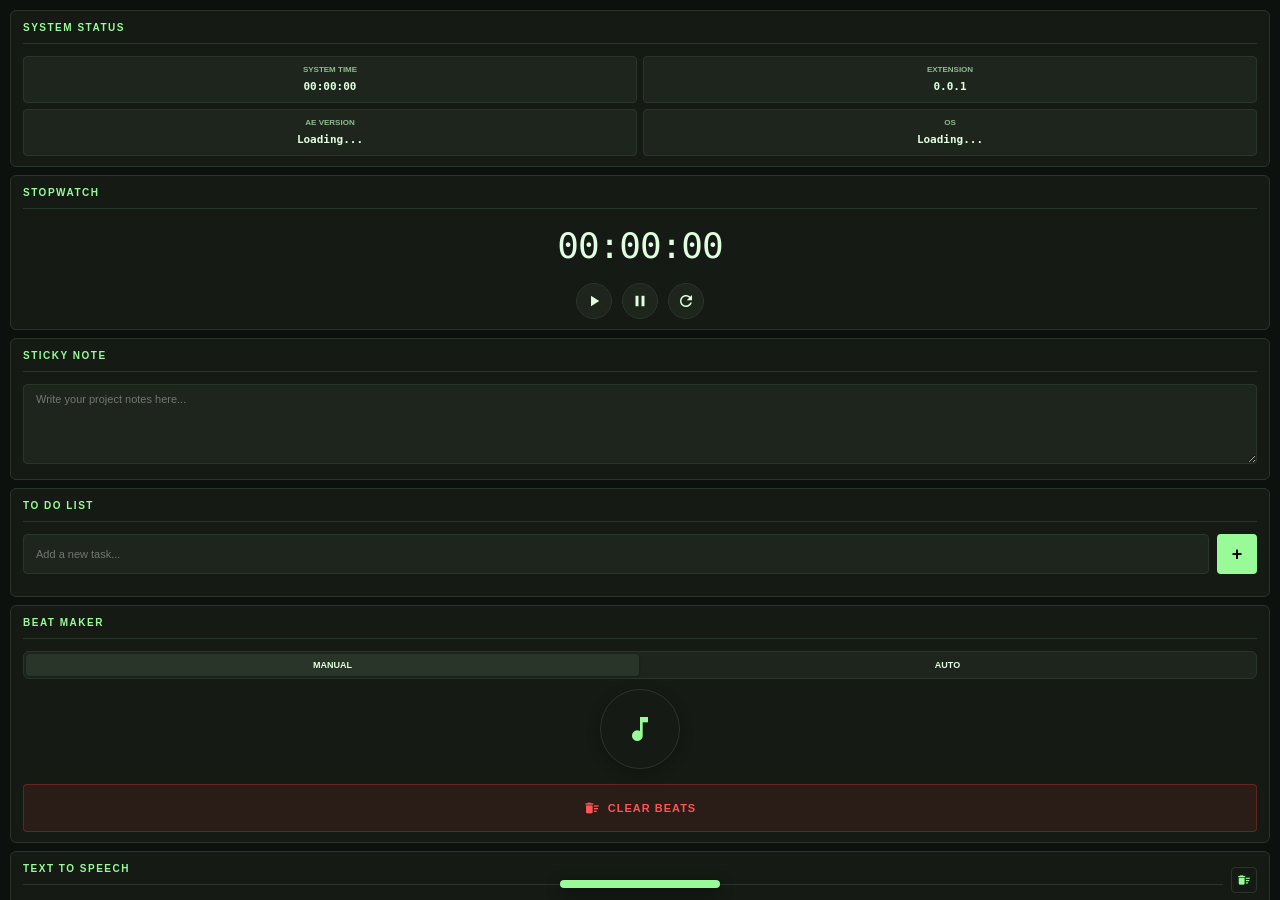
==== client/index.html @ 6f59a027 "release: v1.1.6 - velocity multi-select & idle performance fixes - Velocity Card: TWIXTOR (_TWIX) & " ====
<!DOCTYPE html>
<html lang="en">

<head>
    <meta charset="utf-8">
    <meta name="viewport" content="width=device-width, initial-scale=1.0">
    <title>Fish Tools</title>
    <link rel="stylesheet" href="./css/style.css">
    <link rel="stylesheet" href="./css/fonts.css">
    <script src="./js/libs/CSInterface.js"></script>
    <script src="./js/polyfills.js"></script>
</head>

<body>

    <div id="splash-screen">
        <div class="splash-content">
            <img src="./assets/Logo.svg" alt="Fish Tools Logo" class="splash-logo">
            <div class="splash-text">FISH TOOLS</div>
        </div>
    </div>

    <div class="content-container">

        
        <div id="tab-main" class="tab-content active">

            <div class="card">
                <h3>System Status</h3>
                <div class="status-grid">
                    <div class="status-box">
                        <span class="status-label">System Time</span>
                        <span class="status-value" id="info-time">00:00:00</span>
                    </div>
                    <div class="status-box">
                        <span class="status-label">Extension</span>
                        <span class="status-value" id="info-ext-ver">...</span>
                    </div>
                    <div class="status-box">
                        <span class="status-label">AE Version</span>
                        <span class="status-value" id="info-ae-ver">Loading...</span>
                    </div>
                    <div class="status-box">
                        <span class="status-label">OS</span>
                        <span class="status-value" id="info-os">Loading...</span>
                    </div>
                </div>
            </div>

            <div class="card">
                <h3>Stopwatch</h3>
                <div class="timer-display" id="stopwatch-display">00:00:00</div>
                <div class="stopwatch-controls">
                    <button id="sw-start" class="sw-btn" title="Start"><span
                            class="material-icons">play_arrow</span></button>
                    <button id="sw-stop" class="sw-btn" title="Pause"><span class="material-icons">pause</span></button>
                    <button id="sw-reset" class="sw-btn" title="Reset"><span
                            class="material-icons">refresh</span></button>
                </div>
            </div>

            <div class="card">
                <h3>Sticky Note</h3>
                <textarea id="dashboard-sticky-note" placeholder="Write your project notes here..."></textarea>
            </div>

            <div class="card">
                <h3>To Do List</h3>
                <div class="todo-input-group">
                    <input type="text" id="todo-input" placeholder="Add a new task...">
                    <button id="btn-add-todo">+</button>
                </div>
                <ul id="todo-list"></ul>
            </div>

            <div class="card">
                <h3>Beat Maker</h3>
                <div class="toggle-group mb-8">
                    <button id="btn-beat-manual" class="icon-toggle active flex-1"
                        style="font-size:9px;font-weight:800;">MANUAL</button>
                    <button id="btn-beat-auto" class="icon-toggle flex-1"
                        style="font-size:9px;font-weight:800;">AUTO</button>
                </div>

                
                <div id="beat-manual-controls">
                    <div id="beat-tap-btn" title="Tap to add beat marker">
                        <span class="material-icons" id="beat-icon">music_note</span>
                    </div>
                </div>

                
                <div id="beat-auto-controls" style="display:none; padding: 5px 0;">
                    <div class="settings-row" style="margin-bottom: 8px;">
                        <span class="status-label">SENSITIVITY</span>
                        <div style="flex:1; display:flex; align-items:center; gap:8px;">
                            <input type="range" id="beat-threshold" min="5" max="50" value="15" style="flex:1;">
                            <span id="beat-threshold-val" style="font-size:10px; width:15px; color:var(--accent);">15</span>
                        </div>
                    </div>
                    <div class="settings-row" style="margin-bottom: 12px;">
                        <span class="status-label">CHANNEL</span>
                        <select id="beat-channel" style="font-size: 10px; height: 24px; padding: 0 4px;">
                            <option value="Both Channels">Both Channels</option>
                            <option value="Left Channel">Left Channel</option>
                            <option value="Right Channel">Right Channel</option>
                        </select>
                    </div>
                    <button id="btn-beat-auto-detect" class="btn-primary w-full" style="height: 32px;">
                        <span class="material-icons"
                            style="font-size:16px !important; margin-right:6px;">graphic_eq</span>
                        <span style="white-space: nowrap;">AUTO DETECT BASS</span>
                    </button>
                </div>

                <div class="beat-info">
                    <button id="beat-clear-btn" class="btn-danger w-full" title="Clear all beat markers">
                        <span class="material-icons">delete_sweep</span> CLEAR BEATS
                    </button>
                </div>
            </div>

            <div class="card" id="card-tts">
                <div class="card-header" style="justify-content:space-between;">
                    <h3>Text To Speech</h3>
                    <button id="btn-tts-clean-cache" class="icon-btn" title="Clear TTS cache (delete generated MP3)" style="background:transparent; border:1px solid var(--border); border-radius:4px; height:26px; width:26px; display:flex; align-items:center; justify-content:center; color:var(--text-muted); cursor:pointer;">
                        <span class="material-icons" style="font-size:14px;">delete_sweep</span>
                    </button>
                </div>
                <div class="tts-body" style="display:flex; flex-direction:column; margin-top:8px;">
                    <textarea id="tts-text-input" placeholder="Type text to generate speech..." style="width:100%; min-height:64px; box-sizing:border-box; resize:vertical; margin-bottom:8px;"></textarea>

                    <div style="display:flex; align-items:center; margin-bottom:8px;">
                        <select id="tts-voice-select" style="flex:1; height:28px; font-size:11px; margin-right:8px;"></select>
                        <button id="btn-tts-preview" class="icon-btn" title="Preview voice" style="background:var(--surface); border:1px solid var(--border); border-radius:4px; height:28px; width:28px; display:flex; align-items:center; justify-content:center; color:var(--text); cursor:pointer; flex-shrink:0;">
                            <span class="material-icons" style="font-size:14px;">volume_up</span>
                        </button>
                    </div>

                    <div style="display:flex; justify-content:space-between; align-items:center; margin-bottom:8px;">
                        <span class="status-label" style="font-size:10px;">ADD TEXT LAYER</span>
                        <label class="switch-container" style="margin:0;">
                            <span class="switch">
                                <input type="checkbox" id="tts-add-text-toggle" checked>
                                <span class="slider"></span>
                            </span>
                        </label>
                    </div>

                    <div id="tts-anim-toggle-container" style="display:flex; justify-content:space-between; align-items:center; margin-bottom:8px;">
                        <span class="status-label" style="font-size:10px;">TEXT ANIMATION</span>
                        <label class="switch-container" style="margin:0;">
                            <span class="switch">
                                <input type="checkbox" id="tts-anim-toggle" checked>
                                <span class="slider"></span>
                            </span>
                        </label>
                    </div>

                    <div id="tts-text-options" style="display:flex; flex-direction:column; padding:8px; background:var(--surface); border:1px solid var(--border); border-radius:6px; margin-bottom:8px;">
                        <span class="section-label" style="font-size:9px; font-weight:800; letter-spacing:0.06em; margin-bottom:6px;">ANIMATION PARAMS</span>
                        <div style="display:flex;">
                            <div style="flex:1; display:flex; flex-direction:column; margin-right:6px;">
                                <span class="status-label" style="font-size:9px; margin-bottom:3px;">DIRECTION</span>
                                <select id="tts-anim-direction" style="width:100%; height:26px; font-size:10px;">
                                    <option value="bottom_to_top">Bottom to Top</option>
                                    <option value="top_to_bottom">Top to Bottom</option>
                                    <option value="left_to_right">Left to Right</option>
                                    <option value="right_to_left">Right to Left</option>
                                </select>
                            </div>
                            <div style="flex:1; display:flex; flex-direction:column;">
                                <span class="status-label" style="font-size:9px; margin-bottom:3px;">BASED ON</span>
                                <select id="tts-anim-based-on" style="width:100%; height:26px; font-size:10px;">
                                    <option value="characters">Characters</option>
                                    <option value="characters_excl_spaces">Chars (no spaces)</option>
                                    <option value="words">Words</option>
                                    <option value="lines" selected>Lines</option>
                                </select>
                            </div>
                        </div>
                    </div>

                    <button id="btn-tts-generate" class="btn-primary w-full" style="height:32px; font-size:11px; font-weight:800; border-radius:4px; border:none; background:var(--accent); color:var(--bg); cursor:pointer; text-align:center; display:block; letter-spacing:0.06em;">GENERATE</button>
                </div>
            </div>

            <div class="card" id="card-autosave">
                <div class="card-header autosave-card-header">
                    <h3 class="autosave-title">
                        Auto Save
                        <span id="autosave-status" class="autosave-status-text">Disabled</span>
                    </h3>
                    <div style="display:flex; align-items:center; gap:6px;">
                        <button id="btn-autosave-folder" class="icon-btn" title="Open Auto Save Folder">
                            <span class="material-icons">folder_open</span>
                        </button>
                        <label class="switch-container" style="margin:0;">
                            <span class="switch">
                                <input type="checkbox" id="autosave-toggle">
                                <span class="slider"></span>
                            </span>
                        </label>
                    </div>
                </div>

                <div class="autosave-progress-track" id="autosave-progress-track">
                    <div class="autosave-progress-bar" id="autosave-progress-bar"></div>
                </div>

                <div id="autosave-warning" class="autosave-warning" style="display:none;">
                    <span class="material-icons" style="font-size:13px; flex-shrink:0;">warning</span>
                    <span id="autosave-warning-text">Please save your project first to use Auto Save.</span>
                </div>

                <div class="settings-row" style="border:none; padding:8px 0 4px; align-items:center;">
                    <span class="status-label">INTERVAL</span>
                    <div style="flex:1; display:flex; align-items:center; gap:8px;">
                        <input type="range" id="autosave-interval" min="5" max="60" step="5" value="10" style="flex:1;">
                        <span style="display:flex; align-items:center; gap:3px; white-space:nowrap;">
                            <span id="autosave-interval-display" style="font-size:12px; font-weight:800; color:var(--accent); min-width:20px; text-align:right;">10</span>
                            <span class="status-label" style="font-size:9px;">sec</span>
                        </span>
                    </div>
                </div>

                <div style="padding-top:2px;">
                    <span id="autosave-last-saved" style="font-size:9px; color:var(--text-dim); letter-spacing:0.02em;">Last saved: —</span>
                </div>
            </div>

            <div class="card" id="card-aetoam">
                <div class="card-header">
                    <h3>Ae &gt; Am Converter</h3>
                </div>
                <div class="settings-row" style="border:none; padding:6px 0 4px;">
                    <span class="status-label">BAKE EXPRESSIONS</span>
                    <label class="switch-container" style="margin:0;">
                        <span class="switch">
                            <input type="checkbox" id="aetoam-bake-toggle" checked>
                            <span class="slider"></span>
                        </span>
                    </label>
                </div>
                <div class="settings-row" style="border:none; padding:4px 0 8px;">
                    <span class="status-label">IMPORT ADJUSTMENT LAYERS</span>
                    <label class="switch-container" style="margin:0;">
                        <span class="switch">
                            <input type="checkbox" id="aetoam-adj-toggle">
                            <span class="slider"></span>
                        </span>
                    </label>
                </div>
                <button id="btn-aetoam-run" class="btn-primary" style="width:100%;">
                    <span class="material-icons" style="font-size:13px; vertical-align:middle; margin-right:4px;">swap_horiz</span>Convert
                </button>
            </div>

            <div class="card">
                <h3>Log</h3>
                <p id="tip-content">Loading log...</p>
            </div>

            <div class="card">
                <div class="card-header" style="justify-content: space-between;">
                    <h3>Updater</h3>
                    <button id="btn-check-update" class="icon-btn accent-icon-btn" title="Check for Updates">
                        <span class="material-icons">sync</span>
                    </button>
                </div>
                <div class="settings-row" style="border:none; padding-bottom:0;">
                    <div class="flex-1">
                        <div class="row-label"><span class="status-label">Current</span> <span id="update-current-ver"
                                class="accent-text" style="font-weight:bold; font-size:12px;">...</span></div>
                    </div>
                    <div class="flex-1" style="text-align:right;">
                        <div class="row-label"><span class="status-label">Latest</span> <span id="update-latest-ver"
                                class="dim-text" style="font-weight:bold; font-size:12px;">Checking...</span></div>
                    </div>
                </div>
            </div>

            <div class="card">
                <h3>Recommended Tools</h3>
                <div class="rec-tool-item" id="rec-womtools">
                    <div class="rec-tool-thumb">
                        <span class="material-icons rec-tool-placeholder-icon">build_circle</span>
                    </div>
                    <div class="rec-tool-info">
                        <span class="rec-tool-name">WOMTools</span>
                        <span class="rec-tool-author">by womxsy</span>
                    </div>
                    <button class="rec-tool-btn" id="btn-womtools" title="Open TikTok">
                        <span class="material-icons">open_in_new</span>
                    </button>
                </div>
            </div>

        </div>

        
        <div id="tab-graph" class="tab-content">
            <div class="card">
                <h3>Value Graph</h3>
                <div class="graph-wrapper">
                    <canvas id="ease-graph" width="400" height="400"></canvas>
                </div>

                <div class="graph-toolbar">
                    <div class="row-between">
                        <div class="toggle-group">
                            <button id="btn-graph-snap" class="icon-toggle" title="Snap to Grid"><span
                                    class="material-icons">grid_4x4</span></button>
                            <button id="btn-graph-overshoot" class="icon-toggle" title="Overshoot"><span
                                    class="material-icons">all_inclusive</span></button>
                            <button id="btn-graph-auto" class="icon-toggle" title="Auto-Apply"><span
                                    class="material-icons">auto_fix_high</span></button>
                        </div>
                        <div class="toggle-group">
                            <button id="btn-graph-read" class="icon-toggle" title="Read from AE"><span
                                    class="material-icons">colorize</span></button>
                            <button id="btn-graph-copy" class="icon-toggle" title="Copy Graph Value"><span
                                    class="material-icons">content_copy</span></button>
                            <button id="btn-graph-paste" class="icon-toggle" title="Paste Graph Value"><span
                                    class="material-icons">content_paste</span></button>
                        </div>
                    </div>
                    <button id="btn-graph-apply" class="btn-primary w-full">APPLY</button>
                </div>

                <div class="presets-section">
                    <div class="row-between">
                        <span class="section-label">Presets Library</span>
                        <button id="btn-save-preset" class="icon-btn accent-icon-btn" title="Add Current Curve">
                            <span class="material-icons">add_circle</span>
                        </button>
                    </div>
                    <div id="preset-list" class="presets-grid"></div>
                </div>
            </div>

            <div class="card" style="margin-top: 10px;">
                <h3>Speed Graph</h3>

                <div class="velocity-controls" style="margin-top: 8px;">
                    <div class="graph-wrapper mb-8"
                        style="background: #0a0a0a; border: 1px solid var(--border); border-radius: 4px; overflow: hidden; position: relative;">
                        <canvas id="speed-preview-canvas" width="400" height="200"
                            style="width: 100%; height: auto; display: block;"></canvas>
                    </div>

                    <div class="graph-toolbar">
                        <div class="row-between">
                            <div class="toggle-group">
                                <button id="btn-vel-snap" class="icon-toggle" title="Snap to Grid"><span
                                        class="material-icons">grid_4x4</span></button>
                                <button id="btn-vel-auto" class="icon-toggle" title="Auto-Apply"><span
                                        class="material-icons">auto_fix_high</span></button>
                            </div>
                            <div class="toggle-group">
                                <button id="btn-vel-read" class="icon-toggle"
                                    title="Read Velocity from Selected Keyframe"><span
                                        class="material-icons">colorize</span></button>
                                <button id="btn-vel-copy" class="icon-toggle"
                                    title="Copy Velocity Value"><span
                                        class="material-icons">content_copy</span></button>
                                <button id="btn-vel-paste" class="icon-toggle"
                                    title="Paste Velocity Value"><span
                                        class="material-icons">content_paste</span></button>
                            </div>
                        </div>
                        <button id="btn-vel-apply" class="btn-primary w-full">APPLY</button>
                    </div>

                    
                    <input type="hidden" id="input-vel-in-speed" value="0">
                    <input type="hidden" id="input-vel-in-infl" value="33">
                    <input type="hidden" id="input-vel-out-speed" value="0">
                    <input type="hidden" id="input-vel-out-infl" value="33">

                    <div class="presets-section"
                        style="margin-top: 15px; padding-top: 10px; border-top: 1px solid var(--border);">
                        <div class="row-between">
                            <span class="section-label">Speed Presets</span>
                            <button id="btn-save-vel-preset" class="icon-btn accent-icon-btn"
                                title="Save Current Velocity">
                                <span class="material-icons">add_circle</span>
                            </button>
                        </div>
                        <div id="vel-preset-list" class="presets-grid"></div>
                    </div>
                </div>
            </div>
        </div>

        
        <div id="tab-tools" class="tab-content">

            <div class="card">
                <h3>Anchor Point</h3>
                <div class="anchor-grid-wrapper">
                    <div class="anchor-grid">
                        <div class="anchor-cell" data-pos="1" title="Top Left"></div>
                        <div class="anchor-cell" data-pos="2" title="Top Center"></div>
                        <div class="anchor-cell" data-pos="3" title="Top Right"></div>
                        <div class="anchor-cell" data-pos="4" title="Middle Left"></div>
                        <div class="anchor-cell anchor-active" data-pos="5" title="Center"></div>
                        <div class="anchor-cell" data-pos="6" title="Middle Right"></div>
                        <div class="anchor-cell" data-pos="7" title="Bottom Left"></div>
                        <div class="anchor-cell" data-pos="8" title="Bottom Center"></div>
                        <div class="anchor-cell" data-pos="9" title="Bottom Right"></div>
                    </div>
                </div>
            </div>

            <div class="card">
                <div class="card-header">
                    <h3>Cut</h3>
                </div>
                <div class="toolbox-grid col-3">
                    <button class="tool-btn" data-tool="CUT_FRONT" title="Trim In">
                        <div style="display: flex; align-items: center; justify-content: center; height: 24px;">
                            <span
                                style="font-size: 22px; font-weight: bold; font-family: monospace; line-height: 1;">[</span>
                        </div>
                        <span class="tool-label">FRONT</span>
                    </button>
                    <button class="tool-btn" data-tool="CUT_MID" title="Split Layer">
                        <div style="display: flex; align-items: center; justify-content: center; height: 24px;">
                            <span
                                style="font-size: 22px; font-weight: bold; font-family: monospace; line-height: 1; margin-right: -2px;">]</span>
                            <span
                                style="font-size: 22px; font-weight: bold; font-family: monospace; line-height: 1; margin-left: -2px;">[</span>
                        </div>
                        <span class="tool-label">MIDDLE</span>
                    </button>
                    <button class="tool-btn" data-tool="CUT_BACK" title="Trim Out">
                        <div style="display: flex; align-items: center; justify-content: center; height: 24px;">
                            <span
                                style="font-size: 22px; font-weight: bold; font-family: monospace; line-height: 1;">]</span>
                        </div>
                        <span class="tool-label">BACK</span>
                    </button>
                </div>
            </div>

            <div class="card">
                <div class="card-header">
                    <h3>Align</h3>
                </div>
                <div class="toolbox-grid fixed-3x2">
                    <button class="tool-btn" data-tool="ALIGN_LEFT" title="Align Left"><span
                            class="material-icons">align_horizontal_left</span><span
                            class="tool-label">LEFT</span></button>
                    <button class="tool-btn" data-tool="ALIGN_HCENTER" title="Align Horizontal Center"><span
                            class="material-icons">align_horizontal_center</span><span
                            class="tool-label">H-MID</span></button>
                    <button class="tool-btn" data-tool="ALIGN_RIGHT" title="Align Right"><span
                            class="material-icons">align_horizontal_right</span><span
                            class="tool-label">RIGHT</span></button>
                    <button class="tool-btn" data-tool="ALIGN_TOP" title="Align Top"><span
                            class="material-icons">align_vertical_top</span><span class="tool-label">TOP</span></button>
                    <button class="tool-btn" data-tool="ALIGN_VCENTER" title="Align Vertical Center"><span
                            class="material-icons">align_vertical_center</span><span
                            class="tool-label">V-MID</span></button>
                    <button class="tool-btn" data-tool="ALIGN_BOTTOM" title="Align Bottom"><span
                            class="material-icons">align_vertical_bottom</span><span
                            class="tool-label">BOTTOM</span></button>
                </div>
            </div>

            <div class="card">
                <h3>Actions</h3>
                <div class="toolbox-grid col-5">
                    <button id="btn-precomp" class="tool-btn has-context" title="Precomp"><span
                            class="material-icons">layers</span><span class="tool-label">PRECOMP</span></button>
                    <button id="btn-center" class="tool-btn" title="Center Layer"><span
                            class="material-icons">filter_center_focus</span><span
                            class="tool-label">CENTER</span></button>
                    <button id="btn-overlap" class="tool-btn" title="Overlap"><span
                            class="material-icons">auto_awesome_motion</span><span
                            class="tool-label">OVERLAP</span></button>
                    <button id="btn-screenshot" class="tool-btn" title="Screenshot"><span
                            class="material-icons">camera_alt</span><span class="tool-label">SHOT</span></button>
                    <button id="btn-dup-comp" class="tool-btn" title="Duplicate Comp"><span
                            class="material-icons">file_copy</span><span class="tool-label">DUP</span></button>
                </div>
            </div>

            <div class="card">
                <h3>Format</h3>
                
                <div class="section-label">Ratio</div>
                <div class="toolbox-grid col-5">
                    <button class="tool-btn btn-ratio" data-width="1080" data-height="1080" title="1:1 Ratio (1080x1080)">
                        <span class="material-icons">crop_square</span>
                        <span class="tool-label">1:1</span>
                    </button>
                    <button class="tool-btn btn-ratio" data-width="1920" data-height="1080" title="16:9 Ratio (1920x1080)">
                        <span class="material-icons">crop_16_9</span>
                        <span class="tool-label">16:9</span>
                    </button>
                    <button class="tool-btn btn-ratio" data-width="1080" data-height="1920" title="9:16 Ratio (1080x1920)">
                        <span class="material-icons">crop_portrait</span>
                        <span class="tool-label">9:16</span>
                    </button>
                    <button class="tool-btn btn-ratio" data-width="1080" data-height="1440" title="3:4 Ratio (1080x1440)">
                        <span class="material-icons">aspect_ratio</span>
                        <span class="tool-label">3:4</span>
                    </button>
                    <button class="tool-btn btn-ratio" data-width="1440" data-height="1080" title="4:3 Ratio (1440x1080)">
                        <span class="material-icons">crop_landscape</span>
                        <span class="tool-label">4:3</span>
                    </button>
                </div>

                <div class="section-label">FPS</div>
                <div class="toolbox-grid col-5">
                    <button class="tool-btn btn-fps" data-fps="15" title="Set to 15 FPS">
                        <span class="material-icons">av_timer</span>
                        <span class="tool-label">15 FPS</span>
                    </button>
                    <button class="tool-btn btn-fps" data-fps="30" title="Set to 30 FPS">
                        <span class="material-icons">av_timer</span>
                        <span class="tool-label">30 FPS</span>
                    </button>
                    <button class="tool-btn btn-fps" data-fps="50" title="Set to 50 FPS">
                        <span class="material-icons">av_timer</span>
                        <span class="tool-label">50 FPS</span>
                    </button>
                    <button class="tool-btn btn-fps" data-fps="60" title="Set to 60 FPS">
                        <span class="material-icons">av_timer</span>
                        <span class="tool-label">60 FPS</span>
                    </button>
                    <button class="tool-btn btn-fps" data-fps="120" title="Set to 120 FPS">
                        <span class="material-icons">av_timer</span>
                        <span class="tool-label">120 FPS</span>
                    </button>
                </div>
            </div>

            <div class="card">
                <div class="card-header">
                    <h3>Toolbox</h3>
                </div>
                <div class="section-label">Layer</div>
                <div class="toolbox-grid col-4">
                    <button class="tool-btn" data-tool="FRZ" title="Freeze Frame"><span
                            class="material-icons">ac_unit</span><span class="tool-label">FRZ</span></button>
                    <button class="tool-btn has-context" data-tool="FIT" data-has-alter="true" title="Fit to Comp"><span
                            class="material-icons">fit_screen</span><span class="tool-label">FIT</span></button>
                    <button class="tool-btn" data-tool="DSH" title="Drop Shadow"><span
                            class="material-icons">filter_drama</span><span class="tool-label">DSH</span></button>
                    <button class="tool-btn has-context" data-tool="MIR" data-has-alter="true" title="Mirror"><span
                            class="material-icons">flip</span><span class="tool-label">MIR</span></button>
                </div>
                <div class="section-label">Create</div>
                <div class="toolbox-grid col-5">
                    <button class="tool-btn" data-tool="SHA" title="Shape"><span
                            class="material-icons">pentagon</span><span class="tool-label">SHA</span></button>
                    <button class="tool-btn has-context" data-tool="SOL" data-has-alter="true" title="Solid"><span
                            class="material-icons">rectangle</span><span class="tool-label">SOL</span></button>
                    <button class="tool-btn has-context" data-tool="NUL" data-has-alter="true" title="Null"><span
                            class="material-icons">control_camera</span><span class="tool-label">NUL</span></button>
                    <button class="tool-btn" data-tool="CAM" title="Camera"><span
                            class="material-icons">videocam</span><span class="tool-label">CAM</span></button>
                    <button class="tool-btn" data-tool="ADJ" title="Adjustment"><span
                            class="material-icons">tune</span><span class="tool-label">ADJ</span></button>
                </div>

                <div class="section-label">Effects</div>
                <div class="toolbox-grid col-6">
                    <button class="tool-btn" data-tool="FILL" title="Fill"><span
                            class="material-icons">format_color_fill</span><span class="tool-label">FILL</span></button>
                    <button class="tool-btn" data-tool="TINT" title="Tint"><span
                            class="material-icons">gradient</span><span class="tool-label">TINT</span></button>
                    <button class="tool-btn has-context" data-tool="BLUR" data-has-alter="true" title="Blur"><span
                            class="material-icons">blur_on</span><span class="tool-label">BLUR</span></button>
                    <button class="tool-btn" data-tool="LUM" title="Lumetri"><span
                            class="material-icons">contrast</span><span class="tool-label">LUM</span></button>
                    <button class="tool-btn" data-tool="CURV" title="Curves"><span
                            class="material-icons">show_chart</span><span class="tool-label">CURV</span></button>
                    <button class="tool-btn" data-tool="HUE" title="Hue"><span
                            class="material-icons">palette</span><span class="tool-label">HUE</span></button>
                </div>
            </div>

            <div class="card">
                <div class="card-header">
                    <h3>Velocity</h3>
                </div>
                <div class="toolbox-grid col-2">
                    <button class="tool-btn" data-tool="TWIX" title="Twixtor"><span
                            class="material-icons">speed</span><span class="tool-label">TWIXTOR</span></button>
                    <button class="tool-btn" data-tool="TMRE" title="Time Remap"><span
                            class="material-icons">update</span><span class="tool-label">T-REMAP</span></button>
                </div>
            </div>

            <div class="card">
                <div class="card-header">
                    <h3>Beat Effects</h3>
                </div>
                <div class="section-label">Current</div>
                <div class="toolbox-grid col-5">
                    <button class="tool-btn" data-tool="GHST" title="Ghost Effect"><span
                            class="material-icons">auto_awesome_motion</span><span
                            class="tool-label">GHOST</span></button>
                    <button class="tool-btn" data-tool="WARP" title="Wave Warp"><span
                            class="material-icons">waves</span><span class="tool-label">WARP</span></button>
                    <button class="tool-btn" data-tool="FISHEYE" title="Fish Eye Ripple"><span
                            class="material-icons">remove_red_eye</span><span class="tool-label">FISH
                            EYE</span></button>
                    <button class="tool-btn" data-tool="MIDWAVE" title="Mid-Wave"><span
                            class="material-icons">water_drop</span><span class="tool-label">MID-WAVE</span></button>
                    <button class="tool-btn" data-tool="HUESPIN" title="Hue Spin"><span
                            class="material-icons">palette</span><span class="tool-label">HUE SPIN</span></button>
                </div>
                <div class="section-label">Continuous</div>
                <div class="toolbox-grid col-5">
                    <button class="tool-btn" data-tool="EXPO" title="Flash"><span
                            class="material-icons">flash_on</span><span class="tool-label">FLASH</span></button>
                    <button class="tool-btn" data-tool="SHKE" title="S_Shake"><span
                            class="material-icons">vibration</span><span class="tool-label">S_SHAKE</span></button>
                    <button class="tool-btn" data-tool="LENS" title="Lens Blur"><span
                            class="material-icons">blur_circular</span><span class="tool-label">LENS</span></button>
                    <button class="tool-btn" data-tool="OSCILLATE" title="Oscillate"><span
                            class="material-icons">wifi</span><span class="tool-label">OSCILLATE</span></button>
                    <button class="tool-btn" data-tool="Y_BEAT" title="Y Beat"><span
                            class="material-icons">south</span><span class="tool-label">Y BEAT</span></button>
                    <button class="tool-btn" data-tool="Y_FLIP" title="Y Flip - Alternating Y beat"><span
                            class="material-icons">swap_vert</span><span class="tool-label">Y FLIP</span></button>
                    <button class="tool-btn" data-tool="X_BEAT" title="X Beat"><span
                            class="material-icons">east</span><span class="tool-label">X BEAT</span></button>
                    <button class="tool-btn" data-tool="X_FLIP" title="X Flip - Alternating mirror X beat"><span
                            class="material-icons">flip</span><span class="tool-label">X FLIP</span></button>
                    <button class="tool-btn" data-tool="SCALE_BEAT" title="Scale Beat"><span
                            class="material-icons">zoom_in</span><span class="tool-label">SCALE BEAT</span></button>
                    <button class="tool-btn" data-tool="SCALE_OVERLAP" title="Scale Overlap"><span
                            class="material-icons">aspect_ratio</span><span class="tool-label">SCALE OVER</span></button>
                    <button class="tool-btn" data-tool="SWING" title="Swing"><span
                            class="material-icons">360</span><span class="tool-label">SWING</span></button>
                </div>
                <div class="section-label">Panning</div>
                <div class="toolbox-grid col-5">
                    <button class="tool-btn" data-tool="PANNING_POS" title="Panning Position"><span
                            class="material-icons">open_with</span><span class="tool-label">POSITION</span></button>
                    <button class="tool-btn" data-tool="PANNING_ROT" title="Panning Rotation"><span
                            class="material-icons">autorenew</span><span class="tool-label">ROTATION</span></button>
                    <button class="tool-btn" data-tool="PANNING_SCALE" title="Panning Scale"><span
                            class="material-icons">aspect_ratio</span><span class="tool-label">SCALE</span></button>
                    <button class="tool-btn" data-tool="PANNING_MIX_PR" title="Panning Mix Position & Rotation"><span
                            class="material-icons">tune</span><span class="tool-label">MIX PR</span></button>
                    <button class="tool-btn" data-tool="PANNING_MIX_ALL" title="Panning Mix All (Pos, Rot & Scale)"><span
                            class="material-icons">widgets</span><span class="tool-label">MIX ALL</span></button>
                </div>
            </div>

            <div class="card">
                <div class="card-header">
                    <h3>Transitions</h3>
                </div>
                <div class="toolbox-grid col-4">
                    <button class="tool-btn" data-tool="TRANS_FADE_IN" title="Fade In"><span
                            class="material-icons">flip_to_front</span><span class="tool-label">FADE IN</span></button>
                    <button class="tool-btn" data-tool="TRANS_FADE_OUT" title="Fade Out"><span
                            class="material-icons">flip_to_back</span><span class="tool-label">FADE OUT</span></button>
                    <button class="tool-btn" data-tool="TRANS_SCALE_IN" title="Scale In"><span
                            class="material-icons">zoom_in_map</span><span class="tool-label">SCALE IN</span></button>
                    <button class="tool-btn" data-tool="TRANS_SCALE_OUT" title="Scale Out"><span
                            class="material-icons">zoom_out_map</span><span class="tool-label">SCALE OUT</span></button>
                </div>
            </div>

            <div class="card">
                <div class="card-header">
                    <h3>Cutefish Style</h3>
                </div>

                <div class="section-label">Background <small>(Adj Layer)</small></div>
                <div class="toolbox-grid col-3">
                    <button class="tool-btn" data-tool="CF_COLORIZE" title="Tint with random color"><span
                            class="material-icons">palette</span><span class="tool-label">COLORIZE</span></button>
                    <button class="tool-btn" data-tool="CF_SCANLINE" title="S_TVDamage Scanline"><span
                            class="material-icons">reorder</span><span class="tool-label">SCANLINE</span></button>
                    <button class="tool-btn" data-tool="CF_MONO" title="Black & White"><span
                            class="material-icons">tonality</span><span class="tool-label">MONO</span></button>
                </div>

                <div class="section-label">Object <small>(Solid Layer)</small></div>
                <div class="toolbox-grid col-3">
                    <button class="tool-btn" data-tool="CF_STARBURST" title="Star Burst Style"><span
                            class="material-icons">auto_awesome</span><span class="tool-label">BURST</span></button>
                    <button class="tool-btn" data-tool="CF_GRID" title="Grid Style"><span
                            class="material-icons">grid_on</span><span class="tool-label">GRID</span></button>
                    <button class="tool-btn" data-tool="CF_RADIO" title="Star Radio Style"><span
                            class="material-icons">radio</span><span class="tool-label">RADIO</span></button>
                </div>

                <div class="section-label">Effects <small>(Apply to Sel)</small></div>
                <div class="toolbox-grid col-3">
                    <button class="tool-btn" data-tool="CF_GLOW_AURA" title="S_GlowAura Style"><span
                            class="material-icons">filter_vintage</span><span class="tool-label">GLOW
                            AURA</span></button>
                    <button class="tool-btn" data-tool="CF_SOLID_AURA" title="Solid Aura Style"><span
                            class="material-icons">blur_on</span><span class="tool-label">SOLID AURA</span></button>
                    <button class="tool-btn" data-tool="CF_DROP_BEVEL" title="Drop Bevel Style"><span
                            class="material-icons">layers</span><span class="tool-label">DROP BEVEL</span></button>
                </div>

                <div class="section-label">Shatter <small>(Apply to Sel)</small></div>
                <div class="toolbox-grid col-2">
                    <button class="tool-btn" data-tool="CF_SHATTER_SIMPLE" title="Shatter Simple">
                        <span class="material-icons">vibration</span>
                        <span class="tool-label">SIMPLE</span>
                    </button>
                    <button class="tool-btn" data-tool="CF_SHATTER_SLOW" title="Shatter Slow (0 Gravity)">
                        <span class="material-icons">slow_motion_video</span>
                        <span class="tool-label">SLOW</span>
                    </button>
                </div>
            </div>

            <div class="card">
                <h3>Color Palette</h3>
                <div class="palette-controls">
                    <div id="palette-base-trigger" class="btn-secondary color-trigger" title="Pick Base Color">
                        <span class="material-icons">colorize</span>
                        <input type="hidden" id="palette-base-color" value="#ffb400">
                    </div>
                    <select id="palette-scheme">
                        <option value="analogous" selected>Analogous</option>
                        <option value="complementary">Complementary</option>
                        <option value="triadic">Triadic</option>
                        <option value="hue">Hue Mode</option>
                    </select>
                    <input type="number" id="palette-count" value="1" min="1" max="10" class="input-sm">
                    <button id="btn-generate-palette" class="btn-secondary icon-only" title="Randomize"><span
                            class="material-icons">shuffle</span></button>
                </div>
                <div id="palette-container"></div>
                <div class="saved-palettes-section">
                    <span class="section-label">Saved Palettes</span>
                    <div id="saved-palettes-list" class="saved-list"></div>
                </div>
            </div>

            <div class="card">
                <h3>Cube Generator</h3>
                <div class="form-row">
                    <div class="form-group">
                        <label class="status-label">WIDTH</label>
                        <input type="number" id="cube-width" value="100">
                    </div>
                    <div class="form-group">
                        <label class="status-label">HEIGHT</label>
                        <input type="number" id="cube-height" value="100">
                    </div>
                    <div class="form-group">
                        <label class="status-label">DEPTH</label>
                        <input type="number" id="cube-depth" value="100">
                    </div>
                </div>
                <label class="switch-container">
                    <span class="switch">
                        <input type="checkbox" id="cube-use-layer">
                        <span class="slider"></span>
                    </span>
                    <span class="switch-label">Use Layer Dimensions</span>
                </label>
                <button id="btn-create-cube" class="btn-secondary w-full mt-8">CREATE CUBE</button>
            </div>

            <div class="card">
                <h3>Bubble Text</h3>
                <textarea id="bubble-text-input" placeholder="Type your message here..."></textarea>
                <div class="form-row mt-8">
                    <div class="form-group">
                        <label class="status-label">RADIUS</label>
                        <input type="number" id="bubble-radius" value="18" min="0" max="100">
                    </div>
                    <label class="switch-container">
                        <span class="switch">
                            <input type="checkbox" id="bubble-is-sender">
                            <span class="slider"></span>
                        </span>
                        <span class="switch-label" id="bubble-mode-label">Receiver</span>
                    </label>
                </div>
                <div id="bubble-preview-container">
                    <div id="bubble-preview-bubble">Preview</div>
                </div>
                <button id="btn-generate-bubble" class="btn-secondary w-full">GENERATE</button>
            </div>

            <div class="card" id="card-text-animate">
                <div class="card-header" style="justify-content:space-between; align-items:center; display:flex; margin-bottom:12px;">
                    <h3 style="margin:0; padding:0; border:none;">Text Animate</h3>
                    <button id="btn-ta-clear" class="icon-btn" title="Delete animation from text layer" style="background:transparent; border:1px solid var(--border); border-radius:4px; height:26px; width:26px; display:flex; align-items:center; justify-content:center; color:var(--text-muted); cursor:pointer;" onmouseover="this.style.color='var(--danger)'; this.style.borderColor='var(--danger)';" onmouseout="this.style.color='var(--text-muted)'; this.style.borderColor='var(--border)';">
                        <span class="material-icons" style="font-size:14px;">delete</span>
                    </button>
                </div>
                <div style="display:flex; flex-direction:column; gap:4px; margin-bottom:12px;">
                    <span class="status-label" style="font-size:9px;">BASED ON</span>
                    <select id="ta-based-on" style="width:100%; height:26px; font-size:10px;">
                        <option value="1" selected>Characters</option>
                        <option value="3">Words</option>
                        <option value="4">Lines</option>
                    </select>
                </div>

                <div class="section-label">Bounce</div>
                <div class="toolbox-grid col-4" style="margin-bottom:8px;">
                    <button class="tool-btn ta-btn" data-preset="BOUNCE_UP" title="Bounce Up">
                        <span class="material-icons">arrow_upward</span>
                        <span class="tool-label">UP</span>
                    </button>
                    <button class="tool-btn ta-btn" data-preset="BOUNCE_DOWN" title="Bounce Down">
                        <span class="material-icons">arrow_downward</span>
                        <span class="tool-label">DOWN</span>
                    </button>
                    <button class="tool-btn ta-btn" data-preset="BOUNCE_LEFT" title="Bounce from Right">
                        <span class="material-icons">arrow_back</span>
                        <span class="tool-label">LEFT</span>
                    </button>
                    <button class="tool-btn ta-btn" data-preset="BOUNCE_RIGHT" title="Bounce from Left">
                        <span class="material-icons">arrow_forward</span>
                        <span class="tool-label">RIGHT</span>
                    </button>
                </div>

                <div class="section-label">Smooth</div>
                <div class="toolbox-grid col-4" style="margin-bottom:8px;">
                    <button class="tool-btn ta-btn" data-preset="FADE_UP" title="Smooth Fade Up">
                        <span class="material-icons">vertical_align_top</span>
                        <span class="tool-label">FADE UP</span>
                    </button>
                    <button class="tool-btn ta-btn" data-preset="FADE_DOWN" title="Smooth Fade Down">
                        <span class="material-icons">vertical_align_bottom</span>
                        <span class="tool-label">FADE DOWN</span>
                    </button>
                    <button class="tool-btn ta-btn" data-preset="SLIDE_LEFT" title="Slide from Right">
                        <span class="material-icons">west</span>
                        <span class="tool-label">SLIDE L</span>
                    </button>
                    <button class="tool-btn ta-btn" data-preset="SLIDE_RIGHT" title="Slide from Left">
                        <span class="material-icons">east</span>
                        <span class="tool-label">SLIDE R</span>
                    </button>
                </div>

                <div class="section-label">Special</div>
                <div class="toolbox-grid col-3">
                    <button class="tool-btn ta-btn" data-preset="SCALE_POP" title="Scale Pop with overshoot">
                        <span class="material-icons">zoom_in</span>
                        <span class="tool-label">SCALE POP</span>
                    </button>
                    <button class="tool-btn ta-btn" data-preset="TYPEWRITER" title="Typewriter character reveal">
                        <span class="material-icons">keyboard</span>
                        <span class="tool-label">TYPEWRITER</span>
                    </button>
                    <button class="tool-btn ta-btn" data-preset="SPIN_IN" title="Spin + scale reveal">
                        <span class="material-icons">rotate_right</span>
                        <span class="tool-label">SPIN</span>
                    </button>
                </div>

                <div class="section-label" style="margin-top:10px;">Cutefish Choice</div>
                <div class="toolbox-grid col-4">
                    <button class="tool-btn ta-btn" data-preset="CF_1" title="Cutefish Choice 1 (Bouncy Position)">
                        <span class="material-icons">animation</span>
                        <span class="tool-label">CHOICE 1</span>
                    </button>
                    <button class="tool-btn ta-btn" data-preset="CF_2" title="Cutefish Choice 2 (Ramp Overshoot Position)">
                        <span class="material-icons">animation</span>
                        <span class="tool-label">CHOICE 2</span>
                    </button>
                    <button class="tool-btn ta-btn" data-preset="CF_3" title="Cutefish Choice 3 (Bouncy Scale)">
                        <span class="material-icons">animation</span>
                        <span class="tool-label">CHOICE 3</span>
                    </button>
                    <button class="tool-btn ta-btn" data-preset="CF_4" title="Cutefish Choice 4 (Ramp Overshoot Scale)">
                        <span class="material-icons">animation</span>
                        <span class="tool-label">CHOICE 4</span>
                    </button>
                </div>
            </div>


        </div>

        
        <div id="tab-settings" class="tab-content">

            <div class="card">
                <div class="card-header">
                    <h3>Appearance</h3>
                </div>
                <div class="settings-row">
                    <span class="status-label" style="margin:0;">THEME</span>
                    <select id="theme-select">
                        <optgroup label="Drinks (Dark Mode)">
                            <option value="dark">Matcha Tea (Classic)</option>
                            <option value="amoled">Espresso (Amoled)</option>
                            <option value="ocean">Blueberry Soda</option>
                            <option value="forest">Green Tea Latte</option>
                            <option value="rose">Red Velvet</option>
                            <option value="slate">Charcoal Coffee</option>
                            <option value="dracula">Taro Milk</option>
                        </optgroup>
                        <optgroup label="Foods (Light Mode)">
                            <option value="light">Vanilla Milk</option>
                            <option value="mint">Pandan Cake</option>
                            <option value="lavender">Ube Mochi</option>
                            <option value="peach">Peach Tart</option>
                            <option value="sky">Blueberry Pie</option>
                        </optgroup>
                    </select>
                </div>
                <div class="settings-row">
                    <span class="status-label" style="margin:0;">UI STYLE</span>
                    <select id="style-select">
                        <option value="capsule">Capsule</option>
                        <option value="material">Material You</option>
                        <option value="simple">Simple Flat</option>
                    </select>
                </div>
                <div class="settings-row">
                    <span class="status-label" style="margin:0;">ANIMATIONS</span>
                    <label class="switch-container" style="margin:0;">
                        <span class="switch">
                            <input type="checkbox" id="anim-toggle" checked>
                            <span class="slider"></span>
                        </span>
                    </label>
                </div>
                <div class="settings-row">
                    <span class="status-label" style="margin:0;">SNAP SCROLL</span>
                    <label class="switch-container" style="margin:0;">
                        <span class="switch">
                            <input type="checkbox" id="snap-scroll-toggle">
                            <span class="slider"></span>
                        </span>
                    </label>
                </div>
            </div>

            <div class="card">
                <h3>Donation</h3>
                <p class="text-muted mb-8">Your support keeps this project alive.</p>
                <div class="toolbox-grid col-2">
                    <button id="btn-paypal" class="btn-secondary"><span
                            class="material-icons">payment</span>PAYPAL</button>
                    <button id="btn-qris" class="btn-secondary"><span
                            class="material-icons">qr_code_2</span>QRIS</button>
                </div>
            </div>

            <div class="card">
                <h3>Credit</h3>
                <div class="credit-grid toolbox-grid">
                    <button class="credit-btn" id="btn-yt">
                        <svg class="credit-icon" viewBox="0 0 24 24">
                            <path
                                d="M23.5 6.2a3 3 0 0 0-2.1-2.1C19.5 3.6 12 3.6 12 3.6s-7.5 0-9.4.5A3 3 0 0 0 .5 6.2C0 8.1 0 12 0 12s0 3.9.5 5.8a3 3 0 0 0 2.1 2.1c1.9.5 9.4.5 9.4.5s7.5 0 9.4-.5a3 3 0 0 0 2.1-2.1C24 15.9 24 12 24 12s0-3.9-.5-5.8zM9.8 15.5V8.5l6.3 3.5-6.3 3.5z" />
                        </svg>
                        <span class="credit-label">YouTube</span>
                        <span class="credit-handle">@cutefishYT</span>
                    </button>
                    <button class="credit-btn" id="btn-tt-aep">
                        <svg class="credit-icon" viewBox="0 0 24 24">
                            <path
                                d="M19.6 2.7h-3.3v12.4a3 3 0 0 1-3 3 3 3 0 0 1-3-3 3 3 0 0 1 3-3c.28 0 .55.04.8.1V8.8a6.4 6.4 0 0 0-.8-.05 6.3 6.3 0 0 0-6.3 6.3 6.3 6.3 0 0 0 6.3 6.3 6.3 6.3 0 0 0 6.3-6.3V8.6a9.8 9.8 0 0 0 5.7 1.8V7.1a6.6 6.6 0 0 1-6.7-4.4z" />
                        </svg>
                        <span class="credit-label">TikTok AEP</span>
                        <span class="credit-handle">@cutefishaep</span>
                    </button>
                    <button class="credit-btn" id="btn-tt-rbx">
                        <svg class="credit-icon" viewBox="0 0 24 24">
                            <path
                                d="M19.6 2.7h-3.3v12.4a3 3 0 0 1-3 3 3 3 0 0 1-3-3 3 3 0 0 1 3-3c.28 0 .55.04.8.1V8.8a6.4 6.4 0 0 0-.8-.05 6.3 6.3 0 0 0-6.3 6.3 6.3 6.3 0 0 0 6.3 6.3 6.3 6.3 0 0 0 6.3-6.3V8.6a9.8 9.8 0 0 0 5.7 1.8V7.1a6.6 6.6 0 0 1-6.7-4.4z" />
                        </svg>
                        <span class="credit-label">TikTok RBX</span>
                        <span class="credit-handle">@cutefishrbx</span>
                    </button>
                    <button class="credit-btn" id="btn-ig">
                        <svg class="credit-icon" viewBox="0 0 24 24">
                            <path
                                d="M12 2.2c2.67 0 2.99.01 4.04.06.98.04 1.5.2 1.86.34.47.18.8.4 1.15.74.35.35.57.68.74 1.15.14.36.3.88.34 1.86.05 1.05.06 1.37.06 4.04s-.01 2.99-.06 4.04c-.04.98-.2 1.5-.34 1.86a3.1 3.1 0 0 1-.74 1.15 3.1 3.1 0 0 1-1.15.74c-.36.14-.88.3-1.86.34-1.05.05-1.37.06-4.04.06s-2.99-.01-4.04-.06c-.98-.04-1.5-.2-1.86-.34a3.1 3.1 0 0 1-1.15-.74 3.1 3.1 0 0 1-.74-1.15c-.14-.36-.3-.88-.34-1.86C2.21 15.19 2.2 14.87 2.2 12.2s.01-2.99.06-4.04c.04-.98.2-1.5.34-1.86.18-.47.4-.8.74-1.15a3.1 3.1 0 0 1 1.15-.74c.36-.14.88-.3 1.86-.34 1.05-.05 1.37-.06 4.04-.06zm0 3.7a5.7 5.7 0 1 0 0 11.4 5.7 5.7 0 0 0 0-11.4zm0 9.4a3.7 3.7 0 1 1 0-7.4 3.7 3.7 0 0 1 0 7.4zm6.8-9.6a1.34 1.34 0 1 0 0 2.68 1.34 1.34 0 0 0 0-2.68z" />
                        </svg>
                        <span class="credit-label">Instagram</span>
                        <span class="credit-handle">@cutefishaep</span>
                    </button>
                    <button class="credit-btn" id="btn-gh">
                        <svg class="credit-icon" viewBox="0 0 24 24">
                            <path
                                d="M12 .3a12 12 0 0 0-3.8 23.4c.6.1.8-.3.8-.6v-2c-3.3.7-4-1.6-4-1.6-.6-1.4-1.4-1.8-1.4-1.8-1-.7.1-.7.1-.7 1.2.1 1.8 1.2 1.8 1.2 1 1.8 2.8 1.3 3.5 1 .1-.8.4-1.3.7-1.6-2.7-.3-5.5-1.3-5.5-5.9 0-1.3.5-2.4 1.2-3.2-.1-.3-.5-1.5.1-3.2 0 0 1-.3 3.3 1.2a11.5 11.5 0 0 1 6 0c2.3-1.5 3.3-1.2 3.3-1.2.6 1.7.2 2.9.1 3.2.8.8 1.2 1.9 1.2 3.2 0 4.6-2.8 5.6-5.5 5.9.4.4.8 1.1.8 2.2v3.3c0 .3.2.7.8.6A12 12 0 0 0 12 .3z" />
                        </svg>
                        <span class="credit-label">GitHub</span>
                        <span class="credit-handle">cutefishaep</span>
                    </button>
                </div>
            </div>

            <div class="card">
                <h3>Backup &amp; Restore</h3>
                <p class="text-muted mb-8">Backup or restore your settings, curves, and presets.</p>
                <div class="toolbox-grid col-2">
                    <button id="btn-backup-settings" class="btn-secondary">
                        <span class="material-icons">backup</span>BACKUP
                    </button>
                    <button id="btn-restore-settings" class="btn-secondary">
                        <span class="material-icons">settings_backup_restore</span>RESTORE
                    </button>
                </div>
                <button id="btn-open-settings-dir" class="btn-secondary w-full mt-8">
                    <span class="material-icons">folder_open</span>OPEN DATA DIRECTORY
                </button>
            </div>

            <div class="card">
                <h3>Cleanup</h3>
                <div class="toolbox-grid col-4">
                    <button id="btn-purge-all" class="tool-btn" title="Purge All"><span
                            class="material-icons">auto_delete</span><span class="tool-label">ALL</span></button>
                    <button id="btn-purge-cache" class="tool-btn" title="Purge Cache"><span
                            class="material-icons">storage</span><span class="tool-label">CACHE</span></button>
                    <button id="btn-purge-memory" class="tool-btn" title="Purge RAM"><span
                            class="material-icons">memory</span><span class="tool-label">RAM</span></button>
                    <button id="btn-purge-undo" class="tool-btn" title="Purge Undo"><span
                            class="material-icons">history</span><span class="tool-label">UNDO</span></button>
                </div>
                <button id="btn-reset-settings" class="btn-danger w-full mt-8">
                    <span class="material-icons">restart_alt</span> RESET TO DEFAULT
                </button>
            </div>

            <div class="card">
                <h3>Debug & Testing</h3>
                <div class="row-between mb-8" style="gap: 4px;">
                    <button id="btn-debug-all" class="btn-secondary flex-1">EFFECTS</button>
                    <button id="btn-debug-clear" class="btn-secondary dim">CLEAR</button>
                </div>
                <div style="font-size: 10px; text-transform: uppercase; font-weight: 800; color: var(--text-dim); margin-bottom: 6px; letter-spacing: 0.5px;">Modal Triggers</div>
                <div class="toolbox-grid col-2 mb-8">
                    <button id="btn-test-update-modal" class="btn-secondary" title="Test Update Release Notes Popup"><span class="material-icons" style="font-size:12px; margin-right:4px;">system_update</span> UPDATE</button>
                    <button id="btn-test-confirm-modal" class="btn-secondary" title="Test Confirm Popup"><span class="material-icons" style="font-size:12px; margin-right:4px;">help_outline</span> CONFIRM</button>
                    <button id="btn-test-info-modal" class="btn-secondary" title="Test Info Popup"><span class="material-icons" style="font-size:12px; margin-right:4px;">info</span> INFO</button>
                    <button id="btn-test-prompt-modal" class="btn-secondary" title="Test Input Prompt Popup"><span class="material-icons" style="font-size:12px; margin-right:4px;">edit</span> PROMPT</button>
                    <button id="btn-test-error-modal" class="btn-secondary" title="Test Error Popup"><span class="material-icons" style="font-size:12px; margin-right:4px;">error_outline</span> ERROR</button>
                    <button id="btn-test-warn-modal" class="btn-secondary" title="Test Warning Popup"><span class="material-icons" style="font-size:12px; margin-right:4px;">warning_amber</span> WARN</button>
                </div>
                <textarea id="debug-output" class="mono-area" placeholder="Debug output..."></textarea>
            </div>

            <div class="footer">Made with <span class="material-icons heart">favorite</span> in Indonesia</div>
        </div>

    </div>

    
    <nav class="floating-nav">
        <button class="tab-btn active" data-tab="main" title="Dashboard">
            <span class="material-icons">home</span>
            <span class="tab-label">Main</span>
        </button>
        <button class="tab-btn" data-tab="tools" title="Tools">
            <span class="material-icons">construction</span>
            <span class="tab-label">Tools</span>
        </button>
        <button class="tab-btn" data-tab="graph" title="Graph">
            <span class="material-icons">show_chart</span>
            <span class="tab-label">Graph</span>
        </button>
        <button class="tab-btn" data-tab="settings" title="Settings">
            <span class="material-icons">settings</span>
            <span class="tab-label">Settings</span>
        </button>
    </nav>

    
    <div id="qris-modal" class="modal-overlay">
        <div class="modal-box">
            <p class="status-label">SECURE PAYMENT</p>
            <div id="qrcode" class="qr-wrap"></div>
            <p class="text-muted mb-8">SCAN TO SUPPORT DEV</p>
            <button id="close-qris" class="btn-danger w-full">CLOSE</button>
        </div>
    </div>

    <script src="./js/filestore.js"></script>
    <script src="./js/modules/colorpicker.js"></script>
    <script src="./js/modules/update.js"></script>
    <script src="./js/modules/settings.js"></script>
    <script src="./js/modules/tips.js"></script>
    <script src="./js/modules/stopwatch.js"></script>
    <script src="./js/modules/modal.js"></script>
    <script src="./js/modules/tools.js"></script>
    <script src="./js/modules/graph.js"></script>
    <script src="./js/modules/colorpalette.js"></script>
    <script src="./js/modules/dashboard.js"></script>
    <script src="./js/modules/beatmaker.js"></script>
    <script src="./js/modules/debug.js"></script>
    <script src="./js/modules/bubbletext.js"></script>
    <script src="./js/modules/cardnav.js"></script>
    <script src="./js/modules/tts.js"></script>
    <script src="./js/modules/autosave.js"></script>
    <script src="./js/modules/aetoam.js"></script>
    <script src="./js/modules/textanimate.js"></script>
    <script src="./js/main.js"></script>
    <div id="custom-tooltip"></div>

</body>

</html>
---- client/css/style.css ----
@keyframes fadeInUp {
    from { opacity: 0; transform: translateY(10px); }
    to   { opacity: 1; transform: translateY(0); }
}
@keyframes fadeIn {
    from { opacity: 0; }
    to   { opacity: 1; }
}
@keyframes splashPulse {
    0%, 100% { transform: scale(1); opacity: 1; }
    50%       { transform: scale(1.06); opacity: 0.85; }
}
@keyframes beatPulse {
    50% { transform: scale(1.12); border-color: var(--accent); }
}
@keyframes slideIn {
    from { opacity: 0; transform: translateX(-8px); }
    to   { opacity: 1; transform: translateX(0); }
}
@keyframes autosaveGlow {
    0%   { box-shadow: 0 0 0 0 rgba(var(--accent-rgb), 0); }
    40%  { box-shadow: 0 0 8px 2px rgba(var(--accent-rgb), 0.35); }
    100% { box-shadow: 0 0 0 0 rgba(var(--accent-rgb), 0); }
}
@keyframes autosaveSweep {
    0%   { left: -40%; width: 40%; }
    60%  { left: 60%; width: 40%; }
    100% { left: 100%; width: 0%; }
}


.splash-logo { animation: splashPulse 1.4s ease-in-out infinite; }
.tab-content.active { animation: fadeInUp 0.22s ease forwards; }
.todo-item { animation: slideIn 0.18s ease forwards; }
#beat-tap-btn.pulse { animation: beatPulse 0.3s ease; }


[data-anim="off"] *,
[data-anim="off"] *::before,
[data-anim="off"] *::after {
    animation: none !important;
    transition: none !important;
}


:root, [data-theme="dark"] { 
    --bg: #0d110d; --surface: #151a15; --surface2: #1d251d;
    --border: #2a352a; --border2: #3a4a3a;
    --accent: #98fb98; --accent-h: #4ade80; --accent-rgb: 152, 251, 152;
    --danger: #ff5555; --success: #50fa7b;
    --text: #e0ffe0; --text-dim: #8fbc8f; --text-mut: #3a4a3a;
    --radius: 6px; --shadow: 0 4px 12px rgba(0,0,0,0.3);
}


:root {
    --graph-bg:       var(--bg);
    --graph-border:   var(--border);
    --graph-grid:     var(--border);
    --graph-grid-mid: var(--border2);
    --graph-box:      var(--surface2);
    --graph-dash:     var(--border);
    --graph-curve:    var(--accent);
    --graph-handle:   var(--text);
    --graph-thumb-bg: var(--bg);
}

[data-theme="mint"] { 
    --bg: #d4ecd4; --surface: #e2f2e2; --surface2: #c8e2c8;
    --border: #aed0ae; --border2: #90bc90;
    --accent: #22c55e; --accent-h: #16a34a;
    --accent-rgb: 34, 197, 94;
    --danger: #e53935; --success: #15803d;
    --text: #0f2010; --text-dim: #2d5c2d; --text-mut: #5a8a5a;
}

[data-theme="lavender"] { 
    --bg: #ddd0f5; --surface: #e8dff8; --surface2: #cfc3ef;
    --border: #b8a8e0; --border2: #9e8ed4;
    --accent: #8b5cf6; --accent-h: #7c3aed;
    --accent-rgb: 139, 92, 246;
    --danger: #e53935; --success: #22c55e;
    --text: #1e0e3c; --text-dim: #4a3080; --text-mut: #7a65a8;
}

[data-theme="peach"] { 
    --bg: #f5d8c0; --surface: #fae4d0; --surface2: #edcaac;
    --border: #d9a880; --border2: #c49068;
    --accent: #ea6c1a; --accent-h: #c75a10;
    --accent-rgb: 234, 108, 26;
    --danger: #c0392b; --success: #27ae60;
    --text: #2c1008; --text-dim: #7a3c18; --text-mut: #a06040;
}

[data-theme="sky"] { 
    --bg: #c8daf5; --surface: #d8e8fa; --surface2: #bacced;
    --border: #94b4e0; --border2: #7a9ed4;
    --accent: #1d8fd4; --accent-h: #1570a8;
    --accent-rgb: 29, 143, 212;
    --danger: #e53935; --success: #1e8a46;
    --text: #08142a; --text-dim: #1e3c6c; --text-mut: #486898;
}

[data-theme="amoled"] { 
    --bg:        #000000; --surface:   #0d0d0d; --surface2:  #151515;
    --border:    #222; --border2:   #2e2e2e;
    --accent:    #eecfa1; --accent-h:  #d4b483; 
    --danger:    #e53935; --success:   #43a047;
    --text:      #ffffff; --text-dim:  #a1887f; --text-mut:  #3a3a3a;
}

[data-theme="ocean"] { 
    --bg:        #080c14; --surface:   #101520; --surface2:  #181e2b;
    --border:    #1e2d45; --border2:   #2a3e5c;
    --accent:    #38bdf8; --accent-h:  #0ea5e9; --accent-rgb: 56, 189, 248;
    --danger:    #ef4444; --success:   #22c55e;
    --text:      #e0f0ff; --text-dim:  #5a7a99; --text-mut:  #4a627a;
}

[data-theme="matcha"] { 
    --bg:        #0d1109; --surface:   #151a0f; --surface2:  #1d2415;
    --border:    #2a3321; --border2:   #3d4a2f;
    --accent:    #98ce7b; --accent-h:  #7fb862; --accent-rgb: 152, 206, 123;
    --danger:    #ff7a7a; --success:   #78e08f;
    --text:      #e8f0e0; --text-dim:  #a5b39a; --text-mut:  #5c6e4e;
}

[data-theme="forest"] { 
    --bg:        #0a120a; --surface:   #101a10; --surface2:  #162316;
    --border:    #1e3020; --border2:   #2a4030;
    --accent:    #22c55e; --accent-h:  #16a34a; --accent-rgb: 34, 197, 94;
    --danger:    #ef4444; --success:   #4ade80;
    --text:      #e6f2e6; --text-dim:  #86a686; --text-mut:  #5a7a5a;
}

[data-theme="rose"] { 
    --bg:        #1a0a0f; --surface:   #291018; --surface2:  #361621;
    --border:    #4d1f2d; --border2:   #662a3b;
    --accent:    #fb7185; --accent-h:  #f43f5e;
    --danger:    #f87171; --success:   #4ade80;
    --text:      #ffe4e6; --text-dim:  #f472b6; --text-mut:  #4d1f2d;
}

[data-theme="slate"] { 
    --bg:        #121212; --surface:   #1a1a1a; --surface2:  #242424;
    --border:    #333; --border2:   #444;
    --accent:    #cfd8dc; --accent-h:  #90a4ae;
    --danger:    #f87171; --success:   #34d399;
    --text:      #eceff1; --text-dim:  #78909c; --text-mut:  #607d8b;
}

[data-theme="dracula"] { 
    --bg:        #13111a; --surface:   #1c1926; --surface2:  #252131;
    --border:    #352f44; --border2:   #4b4361;
    --accent:    #bd93f9; --accent-h:  #9a66ff;
    --danger:    #ff5555; --success:   #50fa7b;
    --text:      #f2effc; --text-dim:  #b3a6d9; --text-mut:  #625b7e;
}

[data-theme="light"] { 
    --bg:        #ede8df;
    --surface:   #f5f0e8;
    --surface2:  #dfd8cc;
    --border:    #c8bfb0;
    --border2:   #b0a494;
    --accent:    #7c3aed;
    --accent-h:  #6d28d9;
    --accent-rgb: 124, 58, 237;
    --danger:    #dc2626;
    --success:   #16a34a;
    --text:      #1c1510;
    --text-dim:  #4a3c2e;
    --text-mut:  #7a6a58;
}


*, *::before, *::after { box-sizing: border-box; margin: 0; padding: 0; }
* { -webkit-user-select: none; user-select: none; }

body {
    background: var(--bg);
    color: var(--text);
    font-family: 'Inter', -apple-system, BlinkMacSystemFont, 'Segoe UI', sans-serif;
    font-size: 12px;
    line-height: 1.4;
    height: 100vh;
    overflow: hidden;
}

button, input, textarea, select {
    font-family: inherit; font-size: inherit;
    background: none; border: none; color: inherit; outline: none;
}

.custom-select-container { position: relative; width: 100%; user-select: none; }
.custom-select-trigger {
    display: flex; align-items: center; justify-content: flex-end;
    background: var(--surface2); border: 1px solid var(--border);
    border-radius: 4px; padding: 6px 12px; cursor: pointer;
    font-size: 11px; transition: all 0.2s;
    overflow: hidden; min-height: 32px;
}
.custom-select-trigger span { 
    overflow: hidden; text-overflow: ellipsis; white-space: nowrap; 
    text-align: right; pointer-events: none;
}
.custom-select-trigger .chevron { 
    font-size: 18px; color: var(--text-mut); transition: transform 0.3s;
    display: flex; align-items: center; justify-content: center;
    width: 20px; height: 100%; pointer-events: none;
}
.custom-select-container.open .chevron { transform: rotate(180deg); }

.custom-select-options {
    position: absolute; top: calc(100% + 5px); left: 0; right: 0;
    background: var(--surface); border: 1px solid var(--border);
    border-radius: 8px; box-shadow: 0 10px 30px rgba(0,0,0,0.5);
    z-index: 10000; max-height: 250px; overflow-y: auto;
    display: none; flex-direction: column; padding: 5px;
    animation: dropdownSlide 0.2s ease-out;
}
.custom-select-container.open .custom-select-options { display: flex; }

.custom-select-optgroup {
    font-size: 9px; font-weight: 800; color: var(--accent);
    padding: 8px 10px 4px; text-transform: uppercase; letter-spacing: 1px;
}
.custom-select-option {
    padding: 8px 10px; border-radius: 4px; cursor: pointer;
    font-size: 11px; color: var(--text); transition: all 0.15s;
}
.custom-select-option:hover { background: var(--surface2); color: var(--accent); }
.custom-select-option.selected { background: var(--accent); color: #000; font-weight: bold; }

@keyframes dropdownSlide {
    from { opacity: 0; transform: translateY(-10px); }
    to { opacity: 1; transform: translateY(0); }
}


.style-material-you .custom-select-trigger { 
    border-radius: 24px; padding: 8px 10px 8px 20px; 
    background: var(--surface); border: none; 
    min-height: 48px; 
}
.style-material-you .custom-select-options { 
    border-radius: 24px; padding: 10px; border: 1px solid var(--border); 
    background: var(--surface); box-shadow: 0 10px 40px rgba(0,0,0,0.6); 
}
.style-material-you .custom-select-option { border-radius: 16px; margin-bottom: 2px; }

.style-simple .custom-select-trigger { 
    border-radius: 0; border: 1px solid var(--border); 
    background: none; min-height: 40px; padding: 0 10px 0 12px;
}
.style-simple .custom-select-trigger:hover { background: var(--surface2); }
.style-simple .custom-select-options { border-radius: 0; border: 1px solid var(--border); background: var(--bg); box-shadow: none; }
.style-simple .custom-select-option { border-radius: 0; }


input[type="text"], 
input[type="number"], 
input[type="password"],
textarea {
    width: 100%;
    background: var(--surface2);
    border: 1px solid var(--border);
    border-radius: 4px;
    padding: 8px 12px;
    color: var(--text);
    font-size: 11px;
    font-family: inherit;
    transition: all 0.2s cubic-bezier(0.4, 0, 0.2, 1);
    outline: none;
}
input:focus, textarea:focus {
    border-color: var(--accent);
    box-shadow: 0 0 0 2px rgba(var(--accent-rgb), 0.1);
}
.style-material-you input:not([type="range"]), 
.style-material-you textarea { 
    border-radius: 16px; 
    border: none; 
    background: var(--surface); 
    padding: 10px 16px; 
    min-height: 48px;
}
.style-simple input, 
.style-simple textarea { 
    border-radius: 0; 
    border: 1px solid var(--border); 
    background: none; 
}
textarea { min-height: 80px; resize: vertical; }


::-webkit-scrollbar { display: none; width: 0; height: 0; }
* { -ms-overflow-style: none; scrollbar-width: none; }


#splash-screen {
    position: fixed; top: 0; right: 0; bottom: 0; left: 0; background: var(--bg);
    display: flex; align-items: center; justify-content: center;
    z-index: 9999; transition: opacity 0.3s ease;
}
#splash-screen.fade-out { opacity: 0; pointer-events: none; }
.splash-content { text-align: center; }
.splash-logo { width: 48px; height: 48px; margin-bottom: 10px; }
.splash-text {
    font-size: 11px; font-weight: 800; letter-spacing: 4px;
    color: var(--accent); text-transform: uppercase;
}


.content-container {
    height: 100vh; overflow-y: auto;
    padding: 10px 10px 72px;
    scroll-behavior: smooth;
}

/* === Card Navigator (Snap Scroll Mode) === */
.card {
    transition: border-color 0.25s ease, box-shadow 0.25s ease, transform 0.25s ease, opacity 0.25s ease;
}

[data-snap="on"] .card {
    opacity: 0.45;
    transform: scale(0.985);
}

[data-snap="on"] .card.card--focused {
    opacity: 1;
    transform: scale(1);
    border-color: var(--accent);
}

.tab-content { display: none; }
.tab-content.active { display: block; }


.card {
    background: var(--surface);
    border: 1px solid var(--border);
    border-radius: 6px;
    padding: 10px 12px;
    margin-bottom: 8px;
}

.card-header {
    display: -webkit-flex;
    display: flex;
    -webkit-align-items: center;
    align-items: center;
    
}
.card-header > * + * { margin-left: 8px; }
.card-header .material-icons {
    color: var(--accent);
}
.card-header h3 {
    flex: 1; 
}
.card h3 {
    font-size: 10px; font-weight: 800; color: var(--accent);
    text-transform: uppercase; letter-spacing: 1.5px;
    margin: 0 0 12px 0;
    padding-bottom: 8px;
    border-bottom: 1px solid var(--border);
}


.status-grid { display: grid; grid-template-columns: 1fr 1fr; grid-gap: 6px; }
.status-box {
    background: var(--surface2); border: 1px solid var(--border);
    border-radius: 4px; padding: 7px; text-align: center;
}
.status-label {
    display: block; font-size: 8px; font-weight: 700;
    color: var(--text-dim); text-transform: uppercase; margin-bottom: 3px;
}
.status-value {
    font-family: 'JetBrains Mono', 'Consolas', monospace;
    font-size: 11px; font-weight: 600;
}


.timer-display {
    font-family: 'JetBrains Mono', 'Consolas', monospace;
    font-size: 36px; font-weight: 200;
    text-align: center; letter-spacing: -1px;
    margin: 6px 0 12px;
}
.stopwatch-controls { display: -webkit-flex; display: flex; -webkit-justify-content: center; justify-content: center; }
.stopwatch-controls .sw-btn + .sw-btn { margin-left: 10px; }
.sw-btn {
    width: 36px; height: 36px; border-radius: 50%;
    background: var(--surface2); border: 1px solid var(--border);
    display: flex; align-items: center; justify-content: center;
    cursor: pointer; transition: all 0.15s ease;
}
.sw-btn:hover { border-color: var(--accent); color: var(--accent); }
.sw-btn .material-icons { font-size: 18px; }
.style-material-you .sw-btn { border: none; background: var(--surface); }
.style-material-you .sw-btn:hover { background: var(--accent); color: #000; }




.btn-secondary {
    background: var(--surface2); border: 1px solid var(--border);
    border-radius: 4px; padding: 6px 10px;
    font-weight: 700; font-size: 10px; letter-spacing: 0.5px;
    text-transform: uppercase; cursor: pointer;
    display: -webkit-inline-flex; display: inline-flex; -webkit-align-items: center; align-items: center; -webkit-justify-content: center; justify-content: center;
    -webkit-transition: all 0.15s ease; transition: all 0.15s ease; color: var(--text-dim);
}
.btn-secondary .material-icons,
.btn-secondary span + span { margin-left: 5px; }
.btn-secondary:hover { background: var(--border); color: var(--text); }
.btn-secondary:active { transform: scale(0.96); }
.btn-secondary.dim { opacity: 0.4; }

.btn-primary {
    background: var(--accent); border: none; border-radius: 4px;
    padding: 8px 14px; font-weight: 800; font-size: 10px;
    letter-spacing: 1px; text-transform: uppercase; color: #000;
    cursor: pointer; -webkit-transition: all 0.15s ease; transition: all 0.15s ease;
    display: -webkit-flex !important; display: flex !important;
    -webkit-align-items: center; align-items: center;
    -webkit-justify-content: center; justify-content: center;
    width: 100%; box-sizing: border-box;
}
.btn-primary:hover { background: var(--accent-h); -webkit-transform: translateY(-1px); transform: translateY(-1px); }
.btn-primary:active { -webkit-transform: scale(0.96); transform: scale(0.96); }
.btn-primary .material-icons { 
    font-size: 16px !important; 
    width: 16px !important;
    height: 16px !important;
    margin-right: 6px; 
    line-height: 1 !important;
}

.btn-danger {
    background: rgba(229,57,53,0.1); border: 1px solid rgba(229,57,53,0.3);
    border-radius: 4px; padding: 8px 12px;
    font-weight: 700; font-size: 10px; letter-spacing: 0.5px;
    text-transform: uppercase; color: var(--danger);
    cursor: pointer; transition: all 0.15s ease;
    display: -webkit-inline-flex; display: inline-flex; -webkit-align-items: center; align-items: center; -webkit-justify-content: center; justify-content: center;
}
.btn-danger:hover { background: var(--danger); color: #fff; border-color: var(--danger); }
.btn-danger:active { transform: scale(0.96); }
.btn-danger .material-icons { font-size: 16px !important; margin-right: 6px; }

.icon-btn {
    background: none; border: none; cursor: pointer;
    display: inline-flex; align-items: center; justify-content: center;
    padding: 3px; border-radius: 4px; transition: all 0.15s ease;
    color: var(--text-dim);
}
.icon-btn:hover { color: var(--text); }
.accent-icon-btn { color: var(--accent); }


.todo-input-group { display: -webkit-flex; display: flex; margin-bottom: 12px; -webkit-align-items: stretch; align-items: stretch; }
.todo-input-group > * + * { margin-left: 8px; }
#btn-add-todo {
    flex-shrink: 0; width: 40px;
    background: var(--accent); color: #000; border: none;
    border-radius: 4px; font-size: 18px; font-weight: 700;
    cursor: pointer; display: flex; align-items: center; justify-content: center;
    transition: all 0.2s; height: 40px;
}
#btn-add-todo:hover { background: var(--accent-h); transform: scale(1.05); }
.style-material-you #btn-add-todo { border-radius: 16px; height: 48px; width: 48px; }
.style-simple #btn-add-todo { border-radius: 0; height: 40px; width: 40px; }

#todo-list { list-style: none; display: -webkit-flex; display: flex; -webkit-flex-direction: column; flex-direction: column; }
#todo-list .todo-item + .todo-item { margin-top: 5px; }
.todo-item {
    background: var(--surface2); border: 1px solid var(--border);
    border-radius: 4px; padding: 7px 8px;
    display: -webkit-flex; display: flex; -webkit-align-items: center; align-items: center;
}
.todo-item.completed { opacity: 0.45; }
.todo-item > * + * { margin-left: 7px; }
.todo-item.completed .todo-text { text-decoration: line-through; }
.todo-text { flex: 1; font-size: 11px; }
.btn-done, .btn-delete {
    background: none; border: none; cursor: pointer; padding: 2px;
    display: flex; align-items: center; color: var(--text-mut);
    transition: all 0.15s ease;
}
.btn-done .material-icons, .btn-delete .material-icons { font-size: 16px; }
.todo-item.completed .btn-done { color: var(--success); }
.btn-delete:hover { color: var(--danger); }


#beat-tap-btn {
    width: 80px; height: 80px; margin: 20px auto;
    background: var(--surface); border: 1px solid var(--border);
    border-radius: 50%; display: flex; align-items: center; justify-content: center;
    cursor: pointer; transition: all 0.3s cubic-bezier(0.175, 0.885, 0.32, 1.275);
    box-shadow: 0 4px 15px rgba(0,0,0,0.2); color: var(--accent);
}
#beat-tap-btn .material-icons { font-size: 32px; transition: transform 0.2s; }
#beat-tap-btn:hover { border-color: var(--accent); box-shadow: 0 0 20px rgba(var(--accent-rgb), 0.3); transform: scale(1.05); }
#beat-tap-btn:active { transform: scale(0.9); }
#beat-tap-btn.pulse { animation: beatPulse 0.4s ease-out; }
@keyframes beatPulse {
    0% { transform: scale(1); box-shadow: 0 0 0 0 rgba(var(--accent-rgb), 0.6); }
    50% { transform: scale(1.15); box-shadow: 0 0 0 20px rgba(var(--accent-rgb), 0); border-color: var(--accent); }
    100% { transform: scale(1); box-shadow: 0 0 0 0 rgba(var(--accent-rgb), 0); }
}

.beat-info { margin-top: 15px; }
#beat-clear-btn { 
    height: 48px; font-weight: 800; letter-spacing: 1px; font-size: 11px;
    display: -webkit-flex; display: flex; -webkit-align-items: center; align-items: center; -webkit-justify-content: center; justify-content: center;
}
.beat-info .material-icons { margin-right: 8px; }

.style-material-you #beat-tap-btn { border: none; background: var(--surface2); }
.style-simple #beat-tap-btn { border-radius: 0; background: none; }


.graph-wrapper {
    background: var(--graph-bg); border: 1px solid var(--border);
    border-radius: 4px; margin-bottom: 8px;
    width: 100%; overflow: hidden;
    
}
.graph-wrapper canvas { display: block; }

.graph-toolbar { display: -webkit-flex; display: flex; -webkit-flex-direction: column; flex-direction: column; margin-bottom: 8px; }
.graph-toolbar > * + * { margin-top: 6px; }

.toggle-group {
    display: flex; background: var(--surface2);
    border: 1px solid var(--border); border-radius: 4px;
    padding: 2px;
}
.icon-toggle {
    padding: 4px 6px; border-radius: 3px;
    cursor: pointer; background: none; border: none;
    color: var(--text) !important; transition: all 0.15s ease;
    display: flex; align-items: center;
}
.icon-toggle:hover { color: var(--text); }
.icon-toggle.active { background: var(--accent); color: #000; }
.icon-toggle .material-icons { font-size: 16px; color: inherit; }

.presets-section { margin-top: 8px; }
.presets-grid {
    display: grid; grid-template-columns: repeat(auto-fill, minmax(60px, 1fr));
    grid-gap: 5px; margin-top: 6px;
    background: rgba(0,0,0,0.15); border: 1px solid var(--border);
    border-radius: 4px; padding: 6px;
}


.toolbox-grid {
    display: grid !important;
    grid-template-columns: repeat(auto-fit, minmax(48px, 1fr));
    grid-gap: 8px;
    margin-bottom: 10px;
}

.toolbox-grid.col-2 { grid-template-columns: repeat(2, 1fr) !important; }
.toolbox-grid.col-3 { grid-template-columns: repeat(3, 1fr) !important; }
.toolbox-grid.col-4 { grid-template-columns: repeat(4, 1fr) !important; }
.toolbox-grid.col-5 { grid-template-columns: repeat(5, 1fr) !important; }
.toolbox-grid.col-6 { grid-template-columns: repeat(6, 1fr) !important; }

.section-label {
    display: block; font-size: 8px; font-weight: 700;
    color: var(--text-mut); text-transform: uppercase;
    margin: 14px 0 8px; letter-spacing: 1px;
}

.tool-btn {
    position: relative;
    background: var(--surface2);
    border: 1px solid var(--border);
    border-radius: 6px;
    padding: 8px 2px;
    display: -webkit-flex;
    display: flex;
    -webkit-flex-direction: column;
    flex-direction: column;
    -webkit-align-items: center;
    align-items: center;
    -webkit-justify-content: center;
    justify-content: center;
    cursor: pointer;
    color: var(--text-dim);
    transition: all 0.15s ease;
    min-height: 58px;
    width: 100%;
}
.tool-btn > * + * { margin-top: 5px; }
.tool-btn .material-icons { font-size: 18px; }
.tool-label { 
    font-size: 7px; 
    font-weight: 700; 
    text-transform: uppercase; 
    text-align: center;
    line-height: 1;
    width: 100%;
    display: block;
    white-space: nowrap;
    overflow: hidden;
    text-overflow: ellipsis;
}


.has-context::after {
    content: '';
    position: absolute;
    top: 4px;
    right: 4px;
    width: 4px;
    height: 4px;
    background: var(--accent);
    border-radius: 50%;
    box-shadow: 0 0 4px var(--accent);
}
.tool-btn--active.has-context::after {
    background: #000;
    box-shadow: none;
}
.tool-btn:hover { background: var(--border); color: var(--text); }
.tool-btn:active { transform: scale(0.94); }
.tool-btn--active { background: var(--accent) !important; color: #000 !important; border-color: var(--accent) !important; }
.tool-btn .material-icons { font-size: 18px; }
.tool-label { font-size: 7px; font-weight: 700; }


.section-label {
    font-size: 8px; font-weight: 800; color: var(--text-mut);
    text-transform: uppercase; letter-spacing: 1px;
    margin: 8px 0 5px; display: block;
}


.anchor-grid-wrapper { display: flex; justify-content: center; padding: 4px 0; }
.anchor-grid {
    display: grid; grid-template-columns: repeat(3, 20px);
    grid-template-rows: repeat(3, 20px); grid-gap: 4px;
}
.anchor-cell {
    background: var(--surface2); border: 1px solid var(--border);
    border-radius: 4px; cursor: pointer; transition: all 0.2s cubic-bezier(0.4, 0, 0.2, 1);
}
.anchor-cell:hover { border-color: var(--accent); background: var(--border); }
.anchor-cell.anchor-active { 
    background: var(--accent) !important; 
    border-color: var(--accent) !important;
    box-shadow: 0 0 12px rgba(var(--accent-rgb), 0.4);
}

.style-material-you .anchor-cell { border-radius: 6px; border: none; background: var(--surface); }
.style-material-you .anchor-cell:hover { background: var(--border); }
.style-simple .anchor-cell { border-radius: 0; }


.palette-controls { display: -webkit-flex; display: flex; -webkit-align-items: center; align-items: center; margin-bottom: 8px; }
.palette-controls > * + * { margin-left: 6px; }
.palette-controls .custom-select-container { flex: 1; min-width: 0; }
.palette-controls .input-sm { width: 50px; flex-shrink: 0; text-align: center; }
.color-trigger {
    height: 34px; width: 34px; flex-shrink: 0;
    cursor: pointer; border-radius: 6px;
    background: var(--surface2); border: 1px solid var(--border);
    display: flex; align-items: center; justify-content: center;
    transition: all 0.2s; position: relative;
    color: var(--text);
}
.color-trigger:hover { border-color: var(--accent); }
.color-trigger .material-icons { font-size: 16px; }
.style-material-you .color-trigger { border-radius: 17px; border: none; background: var(--surface); }
.style-simple .color-trigger { border-radius: 0; border: 1px solid var(--border); background: none; }
.palette-controls #btn-generate-palette { flex-shrink: 0; }
.color-trigger {
    height: 32px; width: 42px; flex-shrink: 0;
    cursor: pointer; border-radius: 4px;
    display: flex; align-items: center; justify-content: center;
}
.input-sm { width: 48px !important; padding: 6px !important; }
.palette-row {
    display: -webkit-flex; display: flex; -webkit-align-items: center; align-items: center;
    padding: 4px; margin-bottom: 5px;
    background: var(--surface2); border: 1px solid var(--border);
    border-radius: 4px;
}
.palette-row > * + * { margin-left: 3px; }
.palette-swatch {
    flex: 1; height: 26px; border-radius: 3px;
    cursor: pointer; transition: transform 0.1s ease;
}
.palette-swatch:hover { transform: scaleY(1.1); }
.saved-palettes-section { margin-top: 8px; }
.saved-list { max-height: 100px; overflow-y: auto; margin-top: 5px; }


.form-row { display: -webkit-flex; display: flex; -webkit-align-items: flex-end; align-items: flex-end; }
.form-row > * + * { margin-left: 6px; }
.form-group { -webkit-flex: 1; flex: 1; display: -webkit-flex; display: flex; -webkit-flex-direction: column; flex-direction: column; }
.form-group > * + * { margin-top: 3px; }


.switch-container {
    display: -webkit-inline-flex; display: inline-flex; -webkit-align-items: center; align-items: center;
    cursor: pointer; margin: 4px 0;
}
.switch-container .switch { margin-right: 10px; }
.switch { position: relative; width: 34px; height: 18px; display: inline-block; }
.switch input { opacity: 0; width: 0; height: 0; }
.slider {
    position: absolute; top: 0; right: 0; bottom: 0; left: 0;
    background: var(--surface2); border: 1px solid var(--border);
    border-radius: 18px; transition: .3s cubic-bezier(0.4, 0, 0.2, 1);
}
.slider::before {
    content: ''; position: absolute;
    width: 12px; height: 12px; left: 2px; bottom: 2px;
    background: var(--text-dim); border-radius: 50%; 
    transition: .3s cubic-bezier(0.4, 0, 0.2, 1);
}
input:checked + .slider { 
    background: var(--accent); 
    border-color: var(--accent); 
    box-shadow: 0 0 12px rgba(var(--accent-rgb), 0.25);
}
input:checked + .slider::before { transform: translateX(16px); background: #000; }

.style-material-you .switch { width: 52px; height: 32px; }
.style-material-you .slider { border-radius: 32px; background: var(--surface2); border: 2px solid var(--border); }
.style-material-you .slider::before { width: 16px; height: 16px; left: 6px; bottom: 6px; background: var(--text-mut); }
.style-material-you input:checked + .slider { background: var(--accent); border-color: var(--accent); }
.style-material-you input:checked + .slider::before { 
    transform: translateX(20px); 
    width: 24px; height: 24px; 
    bottom: 2px; left: 4px;
    background: #000;
}

.style-simple .slider, .style-simple .slider::before { border-radius: 0; }
.style-simple .slider { border: 1px solid var(--border); }


#bubble-preview-container {
    display: flex; min-height: 48px; align-items: center;
    padding: 10px; margin: 8px 0;
    background: var(--surface2); border: 1px solid var(--border);
    border-radius: 4px;
}
#bubble-preview-bubble {
    max-width: 80%; padding: 6px 10px;
    font-size: 11px; line-height: 1.4; transition: all 0.2s ease;
}


.theme-grid {
    display: grid; grid-template-columns: repeat(3, 1fr); grid-gap: 6px;
}
.theme-btn {
    border: 2px solid var(--border); border-radius: 5px;
    padding: 8px 4px; cursor: pointer;
    display: -webkit-flex; display: flex; -webkit-flex-direction: column; flex-direction: column; -webkit-align-items: center; align-items: center;
    background: var(--surface2); -webkit-transition: all 0.15s ease; transition: all 0.15s ease;
    font-size: 8px; font-weight: 700; text-transform: uppercase;
    color: var(--text-dim);
}
.theme-btn .theme-dot { margin-bottom: 4px; }
.theme-btn:hover { border-color: var(--border2); color: var(--text); }
.theme-btn.active { border-color: var(--accent); color: var(--accent); }
.theme-dot { width: 14px; height: 14px; border-radius: 50%; }


.credit-grid {
    display: grid !important;
    grid-template-columns: repeat(auto-fit, minmax(76px, 1fr));
    grid-gap: 10px; margin-top: 5px;
}
.credit-btn {
    display: flex; flex-direction: column; align-items: center; justify-content: center;
    background: var(--surface2); border: 1px solid var(--border);
    border-radius: 12px; padding: 14px 6px; cursor: pointer;
    transition: all 0.25s cubic-bezier(0.4, 0, 0.2, 1);
    min-height: 76px; text-align: center;
}
.credit-btn:hover { border-color: var(--accent); transform: translateY(-3px); background: var(--surface); }
.credit-icon { width: 18px; height: 18px; fill: var(--text-mut); margin-bottom: 6px; transition: all 0.2s; }
.credit-btn:hover .credit-icon { fill: var(--accent); transform: scale(1.15); }
.credit-label { font-size: 8.5px; font-weight: 900; text-transform: uppercase; letter-spacing: 0.8px; color: var(--accent); line-height: 1; margin-bottom: 4px; }
.credit-handle { font-size: 7.5px; opacity: 0.8; font-family: 'JetBrains Mono', monospace; color: var(--text-dim); line-height: 1; }

.style-material-you .credit-btn { border-radius: 20px; border: none; background: var(--surface); }
.style-simple .credit-btn { border-radius: 0; border: 1px solid var(--border); background: none; }


/* === Recommended Tools === */
.rec-tool-item {
    display: flex; align-items: center; gap: 10px;
    padding: 6px 0;
}
.rec-tool-thumb {
    width: 40px; height: 40px; flex-shrink: 0;
    background: var(--surface2); border: 1px solid var(--border);
    border-radius: 8px; overflow: hidden;
    display: flex; align-items: center; justify-content: center;
}
.rec-tool-thumb img { width: 100%; height: 100%; object-fit: cover; }
.rec-tool-placeholder-icon { font-size: 20px; color: var(--text-mut); }
.rec-tool-info {
    flex: 1; display: flex; flex-direction: column; gap: 2px; min-width: 0;
}
.rec-tool-name {
    font-size: 11px; font-weight: 800; color: var(--text);
    text-transform: uppercase; letter-spacing: 0.5px;
    overflow: hidden; text-overflow: ellipsis; white-space: nowrap;
}
.rec-tool-author {
    font-size: 9px; color: var(--text-dim); font-weight: 500;
}
.rec-tool-btn {
    flex-shrink: 0; width: 30px; height: 30px;
    background: var(--surface2); border: 1px solid var(--border);
    border-radius: 6px; cursor: pointer;
    display: flex; align-items: center; justify-content: center;
    color: var(--text-dim); transition: all 0.15s ease;
}
.rec-tool-btn:hover { border-color: var(--accent); color: var(--accent); }
.rec-tool-btn .material-icons { font-size: 14px; }


.modal-overlay, .custom-modal-overlay {
    position: fixed; top: 0; right: 0; bottom: 0; left: 0;
    background: rgba(0,0,0,0.82); 
    display: none; align-items: center; justify-content: center; z-index: 20000;
}
.modal-overlay.active, .custom-modal-overlay.active { display: flex; opacity: 1; }

.modal-box, .custom-modal {
    background: var(--surface); border: 1px solid var(--border);
    border-radius: 8px; width: 280px; padding: 20px;
    box-shadow: 0 20px 50px rgba(0,0,0,0.6);
    transform: scale(0.8); transition: all 0.2s ease;
    display: flex; flex-direction: column;
}
.custom-modal.active { transform: scale(1); }
.custom-modal h3 { color: var(--text); font-size: 11px; text-transform: uppercase; margin: 0; letter-spacing: 2px; font-weight: 900; display: flex; align-items: center; }
.custom-modal h3 .material-icons { margin-right: 8px; font-size: 16px; }
.custom-modal.modal-wide, .custom-modal.modal-update {
    width: 340px;
    max-width: 90vw;
    padding: 16px 18px;
}

.custom-modal .modal-body {
    color: var(--text-dim);
    font-size: 11px;
    line-height: 1.4;
    margin: 8px 0 12px 0;
    max-height: 280px;
    overflow-y: auto;
    padding-right: 4px;
}

/* Custom scrollbar for modal body */
.custom-modal .modal-body::-webkit-scrollbar {
    width: 4px;
}
.custom-modal .modal-body::-webkit-scrollbar-track {
    background: rgba(0,0,0,0.15);
    border-radius: 2px;
}
.custom-modal .modal-body::-webkit-scrollbar-thumb {
    background: var(--border);
    border-radius: 2px;
}
.custom-modal .modal-body::-webkit-scrollbar-thumb:hover {
    background: var(--accent);
}

/* Update Notes Formatting */
.update-notes-body {
    display: flex;
    flex-direction: column;
    gap: 8px;
    text-align: left;
}

.update-header-version {
    display: flex;
    align-items: center;
    justify-content: space-between;
    padding-bottom: 6px;
    border-bottom: 1px solid var(--border);
    margin-bottom: 4px;
}

.update-header-version .version-tag {
    font-weight: 900;
    font-size: 12px;
    color: var(--accent);
    letter-spacing: 0.5px;
}

.update-header-version .version-date {
    font-size: 10px;
    color: var(--text-dim);
    background: var(--surface2);
    padding: 2px 6px;
    border-radius: 4px;
    border: 1px solid var(--border);
}

.update-section-title {
    display: inline-flex;
    align-items: center;
    font-size: 10px;
    font-weight: 800;
    letter-spacing: 1px;
    margin-top: 6px;
    margin-bottom: 4px;
    padding: 3px 8px;
    border-radius: 4px;
    width: fit-content;
}

.update-section-title.badge-added {
    background: rgba(76, 175, 80, 0.15);
    color: #4CAF50;
    border: 1px solid rgba(76, 175, 80, 0.3);
}

.update-section-title.badge-fixed {
    background: rgba(33, 150, 243, 0.15);
    color: #2196F3;
    border: 1px solid rgba(33, 150, 243, 0.3);
}

.update-section-title.badge-changed {
    background: rgba(156, 39, 176, 0.15);
    color: #AB47BC;
    border: 1px solid rgba(156, 39, 176, 0.3);
}

.update-section-title.badge-removed {
    background: rgba(244, 67, 54, 0.15);
    color: #F44336;
    border: 1px solid rgba(244, 67, 54, 0.3);
}

.update-section-title.badge-info {
    background: var(--surface2);
    color: var(--text);
    border: 1px solid var(--border);
}

.update-notes-list {
    margin: 0 0 6px 0;
    padding-left: 14px;
    list-style-type: disc;
}

.update-notes-list li {
    margin-bottom: 4px;
    color: var(--text);
    font-size: 11px;
    line-height: 1.45;
}

.update-notes-list li strong {
    color: var(--accent);
    font-weight: 700;
}

.inline-code {
    background: var(--surface2);
    border: 1px solid var(--border);
    color: #FFC107;
    font-family: monospace;
    font-size: 10px;
    padding: 1px 4px;
    border-radius: 3px;
}

.update-text-p {
    margin: 4px 0;
    color: var(--text);
}

.custom-modal input { width: 100%; background: var(--surface2); border: 1px solid var(--border); border-radius: 4px; color: var(--text); padding: 10px; font-size: 11px; outline: none; transition: border-color 0.2s; }
.custom-modal input:focus { border-color: var(--accent); }
.custom-modal-footer { display: -webkit-flex; display: flex; -webkit-justify-content: flex-end; justify-content: flex-end; margin-top: 15px; }
.custom-modal-footer > * + * { margin-left: 8px; }

.btn-modal { padding: 8px 16px; font-size: 10px; font-weight: 700; letter-spacing: 0.5px; border-radius: 4px; border: none; cursor: pointer; transition: all 0.15s; text-transform: uppercase; }
.btn-modal.secondary-btn { background: transparent; color: var(--text-dim); border: 1px solid var(--border); }
.btn-modal.secondary-btn:hover { background: var(--surface2); color: var(--text); border-color: var(--border2); }
.btn-modal.primary-btn { background: var(--accent); color: var(--bg); }
.btn-modal.primary-btn.danger { background: var(--danger); color: #fff; }
.btn-modal:hover { opacity: 0.88; transform: translateY(-1px); }


.modal-type-error { border-color: var(--danger) !important; }
.modal-type-error h3 { color: var(--danger); }
.modal-type-warning { border-color: var(--accent) !important; border-left: 3px solid var(--accent); }
.modal-type-warning h3 { color: var(--accent); }
.modal-type-info { border-color: var(--accent) !important; }
.modal-type-info h3 { color: var(--accent); }

#qris-modal .modal-box {
    background: transparent; border: none; box-shadow: none;
    width: 100%; max-width: 100%; height: 100%;
    display: -webkit-flex; display: flex;
    -webkit-flex-direction: column; flex-direction: column;
    -webkit-align-items: center; align-items: center;
    -webkit-justify-content: center; justify-content: center;
    padding: 20px 16px;
    text-align: center;
    overflow-y: auto;
    -webkit-transform: none; transform: none;
    box-sizing: border-box;
}
#qris-modal .status-label {
    font-size: 13px; font-weight: 900;
    letter-spacing: 3px;
    color: var(--accent);
    margin-bottom: 4px;
    text-transform: uppercase;
}
#qris-modal .text-muted {
    font-size: 11px;
    color: var(--text-dim);
    margin-bottom: 12px;
}
#qris-modal .qr-wrap {
    display: -webkit-flex; display: flex;
    -webkit-justify-content: center; justify-content: center;
    width: 100%;
    margin: 8px auto 12px;
}
#qris-modal .qr-wrap img {
    
    width: 80%;
    max-width: 220px;
    height: auto;
    border-radius: 12px;
    box-shadow: 0 8px 24px rgba(0,0,0,0.5);
    display: block;
}
#qris-modal #close-qris {
    max-width: 180px;
    width: 100%;
    padding: 10px;
    border-radius: 30px;
    font-size: 11px;
    margin-top: 8px;
    -webkit-flex-shrink: 0; flex-shrink: 0;
}


.cp-bubble-overlay { position: fixed; top: 0; right: 0; bottom: 0; left: 0; z-index: 9999; display: none; }
.cp-bubble-overlay.active { display: block; }
.cp-bubble-container {
    position: absolute; background: var(--surface2);
    border: 1px solid var(--border2); border-radius: 12px;
    padding: 14px; width: 220px;
    box-shadow: 0 10px 40px rgba(0,0,0,0.6);
}
.cp-picker-area {
    width: 100%; height: 110px; position: relative;
    border-radius: 6px; margin-bottom: 10px; overflow: hidden;
}
.cp-white-grad { position: absolute; top: 0; right: 0; bottom: 0; left: 0; background: linear-gradient(to right, #fff, rgba(255,255,255,0)); }
.cp-black-grad { position: absolute; top: 0; right: 0; bottom: 0; left: 0; background: linear-gradient(to top, #000, rgba(0,0,0,0)); }
.cp-cursor { position: absolute; width: 12px; height: 12px; border: 2px solid #fff; border-radius: 50%; transform: translate(-50%, -50%); box-shadow: 0 0 4px rgba(0,0,0,0.5); pointer-events: none; }
.cp-hue-slider {
    height: 10px; border-radius: 5px; margin-bottom: 14px; position: relative;
    background: linear-gradient(to right, #f00 0%, #ff0 17%, #0f0 33%, #0ff 50%, #00f 67%, #f0f 83%, #f00 100%);
}
.cp-hue-cursor { position: absolute; width: 6px; height: 100%; background: #fff; border-radius: 3px; box-shadow: 0 0 4px rgba(0,0,0,0.3); transform: translateX(-50%); pointer-events: none; }
.cp-actions { display: -webkit-flex; display: flex; -webkit-align-items: center; align-items: center; }
.cp-actions > * + * { margin-left: 8px; }
.cp-preview { width: 32px; height: 32px; border-radius: 6px; border: 1px solid var(--border); flex-shrink: 0; }
.cp-hex-text { flex: 1; min-width: 0; background: var(--surface); border: 1px solid var(--border); color: var(--text); padding: 4px 8px; font-family: monospace; font-size: 11px; border-radius: 4px; }
.cp-btn { background: var(--accent); color: #000; border: none; padding: 6px 12px; border-radius: 4px; font-weight: 800; font-size: 10px; cursor: pointer; }
.cp-btn:hover { background: var(--accent-h); }


#custom-tooltip {
    position: fixed; z-index: 10000;
    background: var(--accent); color: #000;
    padding: 3px 7px; border-radius: 4px;
    font-size: 9px; font-weight: 800;
    pointer-events: none; opacity: 0; transition: opacity 0.15s;
}
#custom-tooltip.visible { opacity: 1; }


.mono-area {
    font-family: 'JetBrains Mono', 'Consolas', monospace;
    font-size: 9px; min-height: 80px;
}


.floating-nav {
    position: fixed; bottom: 12px; left: 50%; transform: translateX(-50%);
    z-index: 1000;
    background: var(--text-mut); 
    width: 40px; height: 5px; 
    border-radius: 10px;
    display: -webkit-flex; display: flex; padding: 0;
    box-shadow: 0 4px 12px rgba(0,0,0,0.2);
    overflow: hidden;
    transition: all 0.2s cubic-bezier(0.19, 1, 0.22, 1);
    cursor: pointer;
}
.floating-nav:hover {
    background: var(--surface);
    width: 160px; height: 46px; 
    padding: 5px 10px;
    border: 1px solid var(--border);
    border-radius: 24px;
    box-shadow: 0 10px 30px rgba(0,0,0,0.5);
}
.tab-btn {
    flex: 1; height: 36px; border-radius: 20px;
    display: flex; align-items: center; justify-content: center;
    color: var(--text-mut); cursor: pointer;
    background: none; border: none; transition: all 0.15s ease;
    opacity: 0; 
}
.floating-nav:hover .tab-btn { opacity: 1; } 

.tab-btn:hover { color: var(--accent); }
.tab-btn.active { background: var(--accent); color: #000; }
.tab-btn .material-icons { font-size: 20px; }


.toggle-group {
    display: -webkit-flex;
    display: flex;
    background: var(--surface2);
    border: 1px solid var(--border);
    border-radius: 6px;
    padding: 2px;
}
.toggle-group > * + * { margin-left: 2px; }
.icon-toggle {
    background: none;
    border: none;
    color: var(--text-mut);
    padding: 6px 4px;
    border-radius: 4px;
    cursor: pointer;
    transition: all 0.15s ease;
    display: flex;
    align-items: center;
    justify-content: center;
}
.icon-toggle:hover {
    color: var(--text-dim);
}
.icon-toggle.active {
    background: var(--border);
    color: var(--accent);
    box-shadow: 0 1px 3px rgba(0,0,0,0.2);
}
.flex-1 { flex: 1; }


#beat-tap-btn {
    position: relative;
    overflow: hidden;
    margin: 10px auto;
}
.beat-ripple {
    position: absolute;
    background: rgba(255,180,0,0.3);
    border-radius: 50%;
    transform: scale(0);
    animation: rippleEffect 0.65s ease-out;
    pointer-events: none;
}
@keyframes rippleEffect {
    to { transform: scale(3); opacity: 0; }
}


.footer {
    padding: 20px 0; text-align: center;
    font-size: 9px; color: var(--text-mut);
    display: -webkit-flex; display: flex; -webkit-align-items: center; align-items: center; -webkit-justify-content: center; justify-content: center;
}
.footer > * + * { margin-left: 3px; }
.heart { font-size: 10px !important; color: var(--danger); }

.settings-row {
    display: flex; justify-content: space-between; align-items: center;
    padding: 14px 0;
    border-bottom: 1px solid var(--border);
}
.settings-row > * + * { margin-left: 20px; }
.settings-row:last-child { border-bottom: none; }
.settings-row .status-label { min-width: 80px; flex-shrink: 0; margin: 0; font-size: 10px; }
.settings-row .custom-select-container { flex: 1; min-width: 0; max-width: 200px; }


.floating-nav {
    position: fixed; z-index: 1000; display: flex; align-items: center;
    transition: all 0.2s cubic-bezier(0.175, 0.885, 0.32, 1.275);
}
.tab-btn {
    display: flex; flex-direction: column; align-items: center; justify-content: center;
    background: none !important; border: none; cursor: pointer; color: var(--text-mut);
    transition: all 0.15s ease; position: relative;
}
.tab-label { font-size: 8.5px; font-weight: 700; margin-top: 4px; display: none; }


body:not(.style-material-you):not(.style-simple) .floating-nav {
    bottom: 12px; left: 50%; transform: translateX(-50%);
    background: var(--accent); 
    width: 45%; min-width: 90px; max-width: 160px; 
    height: 8px; border-radius: 10px;
    padding: 0; overflow: hidden; box-shadow: 0 4px 15px rgba(0,0,0,0.4);
    justify-content: space-around;
}
body:not(.style-material-you):not(.style-simple) .floating-nav:hover {
    background: var(--surface); width: 260px; height: 52px; border-radius: 26px;
    padding: 0 8px; border: 1px solid var(--border);
    box-shadow: 0 10px 30px rgba(0,0,0,0.6);
    overflow: visible; 
}
body:not(.style-material-you):not(.style-simple) .tab-btn { 
    opacity: 0; width: 52px; height: 52px; pointer-events: none; 
    border-radius: 50%; position: relative;
}
body:not(.style-material-you):not(.style-simple) .floating-nav:hover .tab-btn { 
    opacity: 1; pointer-events: auto; 
}

body:not(.style-material-you):not(.style-simple) .tab-btn.active {
    color: var(--text-mut); 
}
body:not(.style-material-you):not(.style-simple) .tab-btn.active::before {
    content: '';
    position: absolute;
    top: 50%; left: 50%;
    -webkit-transform: translate(-50%, -50%);
    transform: translate(-50%, -50%);
    width: 36px; height: 36px;
    background: var(--accent);
    border-radius: 50%;
    z-index: 0;
    -webkit-transition: all 0.15s ease;
    transition: all 0.15s ease;
}
body:not(.style-material-you):not(.style-simple) .tab-btn .material-icons {
    position: relative;
    z-index: 1; 
    color: var(--text-mut);
}
body:not(.style-material-you):not(.style-simple) .tab-btn.active .material-icons {
    color: #000; 
}


.style-material-you .floating-nav {
    bottom: 0 !important; left: 0 !important; transform: none !important; 
    width: 100% !important; height: 74px; border-radius: 0 !important;
    background: var(--surface); border-top: 1px solid var(--border);
    padding: 0 0 14px; justify-content: space-around;
    box-shadow: 0 -4px 20px rgba(0,0,0,0.15); transition: none !important;
}
.style-material-you .tab-btn {
    -webkit-flex: 1; flex: 1;
    min-width: 0; 
    height: 100%;
    overflow: hidden;
    opacity: 1 !important;
    pointer-events: auto !important;
}
.style-material-you .tab-label {
    display: block;
    color: var(--text-mut);
    white-space: nowrap;
    overflow: hidden;
    text-overflow: ellipsis;
    max-width: 100%;
}
.style-material-you .tab-btn.active .tab-label { color: var(--accent); }
.style-material-you .tab-btn .material-icons {
    
    padding: 4px 10px;
    border-radius: 20px;
    -webkit-transition: all 0.15s ease;
    transition: all 0.15s ease;
    box-sizing: border-box;
    max-width: 100%;
    display: block;
}
.style-material-you .tab-btn.active .material-icons { background: var(--accent) !important; color: #000 !important; }


.style-simple .floating-nav {
    bottom: 0 !important; left: 0 !important; transform: none !important; 
    width: 100% !important; height: 52px; border-radius: 0 !important;
    background: var(--surface2); border-top: 1px solid var(--border);
    padding: 0; justify-content: space-around; transition: none !important;
}
.style-simple .tab-btn { flex: 1; height: 100%; border-radius: 0; opacity: 1 !important; pointer-events: auto !important; }
.style-simple .tab-btn.active { background: var(--accent) !important; color: #000; }


.style-material-you .card,
.style-material-you .modal-box,
.style-material-you .custom-modal { 
    border-radius: 28px; border: none; 
    background: var(--surface2); padding: 22px; margin-bottom: 20px; 
}
#tab-settings.tab-content { padding-bottom: 100px; } 
.style-material-you .card-header { display: -webkit-flex; display: flex; -webkit-align-items: center; align-items: center; margin-bottom: 18px; }
.style-material-you .card-header > * + * { margin-left: 10px; }
.style-material-you .card h3 { border: none; padding: 0; margin-bottom: 18px; font-size: 11px; color: var(--accent); }
.style-material-you .tool-btn, 
.style-material-you .btn-primary,
.style-material-you .btn-secondary, 
.style-material-you .btn-danger,
.style-material-you .credit-btn,
.style-material-you .btn-modal,
.style-material-you select { 
    border-radius: 24px; border: none; background: var(--surface); min-height: 48px; 
}
.style-material-you .btn-modal { min-height: 38px; border-radius: 19px; }
.style-material-you .btn-primary, .style-material-you .btn-modal.primary-btn { background: var(--accent); color: #000; }
.style-material-you .tool-btn { min-height: 64px; }
.style-material-you .tool-btn:hover,
.style-material-you .btn-secondary:hover,
.style-material-you .btn-danger:hover,
.style-material-you .credit-btn:hover,
.style-material-you .btn-modal:hover { background: var(--accent); color: #000; transform: none !important; }

.style-simple .card,
.style-simple .modal-box,
.style-simple .custom-modal { border-radius: 2px; border: 1px solid var(--border); background: var(--bg); padding: 8px 10px; box-shadow: none; }
.style-simple .tool-btn,
.style-simple .btn-primary,
.style-simple .btn-secondary,
.style-simple .btn-danger,
.style-simple .credit-btn,
.style-simple .btn-modal,
.style-simple select { 
    border-radius: 0; border: 1px solid var(--border); background: none; min-height: 40px; 
}
.style-simple .btn-primary, .style-simple .btn-modal.primary-btn { background: var(--accent) !important; color: #000 !important; }
.style-simple .tool-btn { min-height: 52px; }
.style-simple .tool-btn:hover,
.style-simple .btn-secondary:hover,
.style-simple .btn-danger:hover,
.style-simple .credit-btn:hover,
.style-simple .btn-modal:hover { background: var(--border); transform: none !important; }


.material-icons { font-size: 20px; }
.mb-8 { margin-bottom: 8px; }
.mt-8 { margin-top: 8px; }
.w-full { width: 100%; }
.flex-1 { flex: 1; }
.row-between { display: flex; justify-content: space-between; align-items: center; }
.row-label { font-size: 11px; line-height: 1.9; }
.flex-1 { flex: 1; }
.w-full { width: 100%; }
.mt-8 { margin-top: 8px; }
.mb-8 { margin-bottom: 8px; }
.gap-6 { grid-gap: 6px; } 
.material-icons { font-size: 18px; }

.fixed-3x2 { 
    display: grid !important; 
    grid-template-columns: repeat(3, 1fr) !important; 
}

input[type="range"] {
    -webkit-appearance: none;
    appearance: none;
    width: 100%;
    height: 12px;
    background: var(--surface2);
    border-radius: 6px;
    outline: none;
    overflow: hidden;
    cursor: pointer;
    margin: 8px 0;
}

input[type="range"]::-webkit-slider-runnable-track {
    background: transparent;
    height: 12px;
}

input[type="range"]::-webkit-slider-thumb {
    -webkit-appearance: none;
    appearance: none;
    width: 12px;
    height: 12px;
    background: var(--accent);
    border-radius: 50%;
    box-shadow: -406px 0 0 400px var(--accent);
    cursor: pointer;
    border: none;
}

input[type="range"]:hover {
    background: var(--border);
}

#tts-text-input {
    width: 100%;
    min-height: 60px;
    background: var(--surface2);
    border: 1px solid var(--border);
    border-radius: 6px;
    color: var(--text);
    padding: 8px;
    font-family: inherit;
    font-size: 11px;
    resize: vertical;
    box-sizing: border-box;
    outline: none;
    transition: border-color 0.15s ease;
}
#tts-text-input:focus {
    border-color: var(--accent);
}
#tts-voice-select {
    background: var(--surface2);
    border: 1px solid var(--border);
    border-radius: 6px;
    color: var(--text);
    padding: 0 8px;
    outline: none;
    font-family: inherit;
    transition: border-color 0.15s ease;
}
#tts-voice-select:focus {
    border-color: var(--accent);
}
.style-simple #tts-text-input,
.style-simple #tts-voice-select {
    border-radius: 0;
}

/* === TTS Card Overrides === */
#card-tts #container-tts-voice-select {
    flex: 1 !important;
    min-width: 0;
}

#card-tts .custom-select-trigger {
    min-height: 28px !important;
    height: 28px !important;
    padding: 4px 10px !important;
    font-size: 11px !important;
}

#card-tts #tts-text-options .custom-select-trigger {
    min-height: 25px !important;
    height: 25px !important;
    padding: 2px 8px !important;
    font-size: 10px !important;
}

#card-tts #tts-text-options .custom-select-trigger .chevron {
    font-size: 14px !important;
    width: 14px !important;
}

#card-tts .custom-select-options {
    max-height: 180px !important;
}


.autosave-progress-track {
    position: relative;
    width: 100%;
    height: 7px;
    background: var(--surface2);
    border-radius: 99px;
    overflow: hidden;
    margin: 10px 0 4px;
    transition: opacity 0.3s ease;
}

.autosave-card-header {
    display: -webkit-flex;
    display: flex;
    -webkit-align-items: center;
    align-items: center;
    justify-content: space-between;
    padding-bottom: 10px;
    margin-bottom: 4px;
    border-bottom: 1px solid var(--border);
}

.autosave-card-header .autosave-title {
    display: -webkit-flex;
    display: flex;
    -webkit-align-items: center;
    align-items: center;
    gap: 8px;
    flex: 1;
    margin: 0;
    padding: 0;
    border: none;
}

.autosave-progress-bar {
    position: absolute;
    left: 0;
    top: 0;
    height: 100%;
    width: 0%;
    background: var(--accent);
    border-radius: 99px;
    transition: width 0.3s linear;
}

.autosave-status-text {
    display: inline-flex;
    align-items: center;
    font-size: 9px;
    font-weight: 700;
    letter-spacing: 0.06em;
    padding: 2px 7px;
    border-radius: 99px;
    background: var(--surface2);
    color: var(--text-dim);
    border: 1px solid var(--border);
    transition: all 0.3s ease;
    text-transform: uppercase;
}

.autosave-status-text.ok {
    background: rgba(var(--accent-rgb), 0.15);
    color: var(--accent);
    border-color: rgba(var(--accent-rgb), 0.3);
}

.autosave-status-text.clean {
    background: var(--surface2);
    color: var(--text-dim);
    border-color: var(--border2);
}

.autosave-status-text.saving {
    background: rgba(var(--accent-rgb), 0.25);
    color: var(--accent);
    border-color: var(--accent);
    animation: autosaveGlow 0.8s ease infinite;
}

.autosave-status-text.error {
    background: rgba(255, 85, 85, 0.12);
    color: var(--danger);
    border-color: rgba(255, 85, 85, 0.3);
}

.autosave-status-text.warn {
    background: rgba(255, 187, 51, 0.12);
    color: #ffbb33;
    border-color: rgba(255, 187, 51, 0.3);
}

.autosave-warning {
    display: flex;
    align-items: center;
    gap: 7px;
    background: rgba(255, 187, 51, 0.08);
    border: 1px solid rgba(255, 187, 51, 0.25);
    border-radius: 6px;
    padding: 7px 10px;
    margin: 6px 0 2px;
    color: #ffbb33;
    font-size: 9.5px;
    font-weight: 600;
    line-height: 1.4;
    letter-spacing: 0.01em;
    animation: fadeIn 0.25s ease;
}

#card-autosave[data-enabled="false"] .autosave-progress-bar {
    background: var(--border);
    box-shadow: none;
    animation: none;
}

#card-autosave[data-enabled="false"] .autosave-progress-bar::after {
    display: none;
}
---- client/css/fonts.css ----
@font-face {
    font-family: 'Roboto';
    font-style: normal;
    font-weight: 400;
    src: url('../assets/fonts/Roboto-Regular.ttf') format('truetype');
}

@font-face {
    font-family: 'Material Icons';
    font-style: normal;
    font-weight: 400;
    src: url('../assets/fonts/MaterialIcons-Regular.ttf') format('truetype');
}

.material-icons {
    font-family: 'Material Icons';
    font-weight: normal;
    font-style: normal;
    font-size: 24px;
    line-height: 1;
    letter-spacing: normal;
    text-transform: none;
    display: inline-block;
    white-space: nowrap;
    word-wrap: normal;
    direction: ltr;
    -webkit-font-feature-settings: 'liga';
    font-feature-settings: 'liga';
    -webkit-font-smoothing: antialiased;
    text-rendering: optimizeLegibility;
}
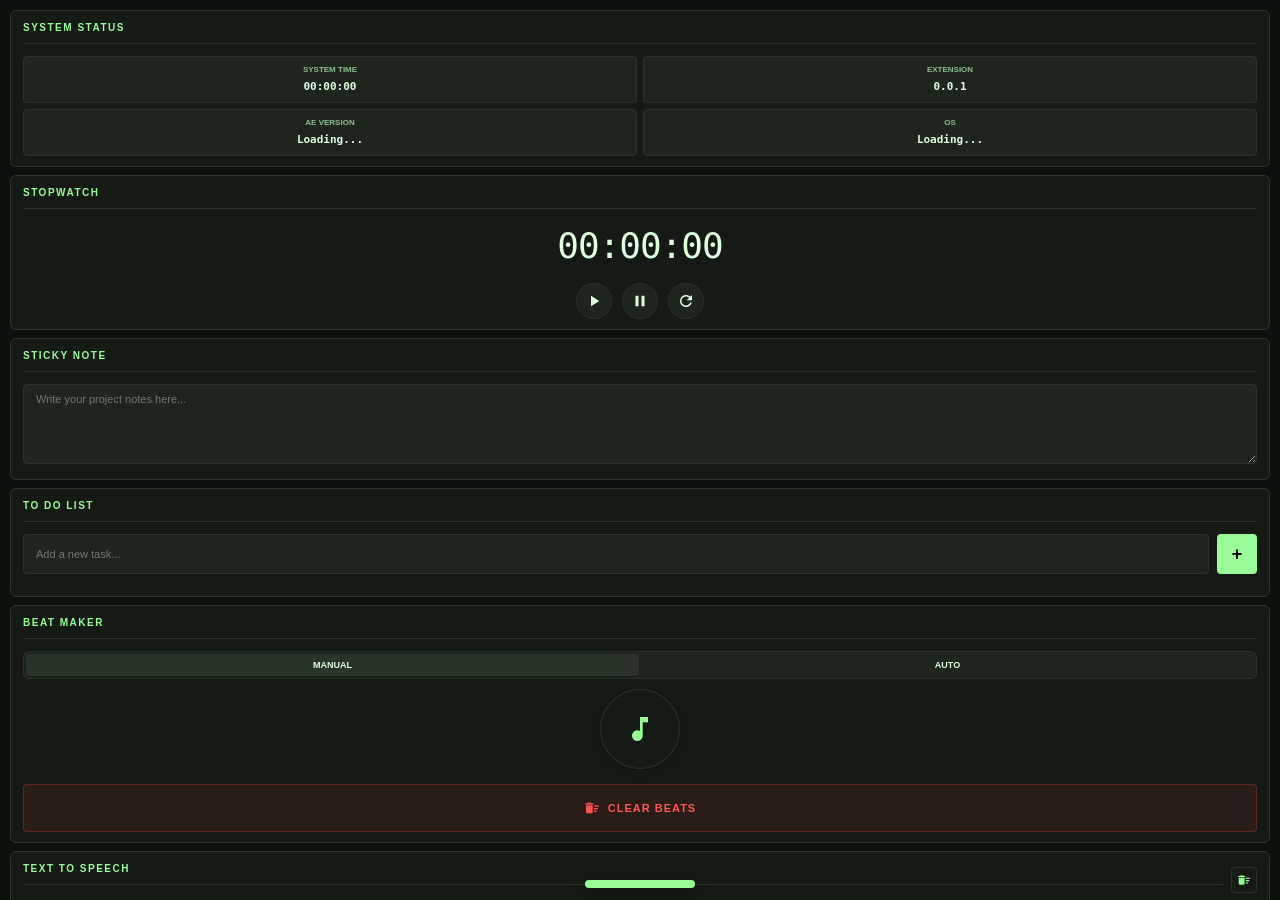
==== commit a03e1095: "134" ====
--- a/client/index.html
+++ b/client/index.html
@@ -328,7 +328,8 @@
                     <button id="btn-graph-apply" class="btn-primary w-full">APPLY</button>
                 </div>
 
-                <div class="presets-section">
+                <div class="presets-section"
+                    style="margin-top: 15px; padding-top: 10px; border-top: 1px solid var(--border);">
                     <div class="row-between">
                         <span class="section-label">Presets Library</span>
                         <button id="btn-save-preset" class="icon-btn accent-icon-btn" title="Add Current Curve">
@@ -339,7 +340,7 @@
                 </div>
             </div>
 
-            <div class="card" style="margin-top: 10px;">
+            <div class="card">
                 <h3>Speed Graph</h3>
 
                 <div class="velocity-controls" style="margin-top: 8px;">
@@ -388,6 +389,65 @@
                             </button>
                         </div>
                         <div id="vel-preset-list" class="presets-grid"></div>
+                    </div>
+                </div>
+            </div>
+
+            <div class="card">
+                <div class="row-between" style="margin-bottom: 8px;">
+                    <h3 style="margin: 0;">Oscillation Graph</h3>
+                    <div class="toggle-group" id="elastic-type-selector" style="background: var(--surface2); padding: 2px; border-radius: 4px;">
+                        <button id="btn-type-elastic" class="icon-toggle active" style="font-size:10px; font-weight:700; padding:3px 8px; border-radius:3px;" title="Elastic">Elastic</button>
+                        <button id="btn-type-bounce" class="icon-toggle" style="font-size:10px; font-weight:700; padding:3px 8px; border-radius:3px;" title="Bounce">Bounce</button>
+                        <button id="btn-type-cyclic" class="icon-toggle" style="font-size:10px; font-weight:700; padding:3px 8px; border-radius:3px;" title="Cyclic">Cyclic</button>
+                    </div>
+                </div>
+
+                <div class="velocity-controls" style="margin-top: 8px;">
+                    <div class="graph-wrapper">
+                        <canvas id="elastic-graph-canvas" width="400" height="270"
+                            style="cursor: grab;"></canvas>
+                    </div>
+
+                    <div class="graph-toolbar">
+                        <div class="row-between">
+                            <div class="toggle-group">
+                                <button id="btn-elastic-snap" class="icon-toggle" title="Snap to Grid"><span
+                                        class="material-icons">grid_4x4</span></button>
+                                <button id="btn-elastic-reverse" class="icon-toggle" title="Reverse Curve"><span
+                                        class="material-icons">swap_horiz</span></button>
+                            </div>
+                            <div class="toggle-group">
+                                <button id="btn-elastic-copy" class="icon-toggle"
+                                    title="Copy Graph"><span
+                                        class="material-icons">content_copy</span></button>
+                                <button id="btn-elastic-paste" class="icon-toggle"
+                                    title="Paste Graph"><span
+                                        class="material-icons">content_paste</span></button>
+                            </div>
+                        </div>
+                        <button id="btn-elastic-apply" class="btn-primary w-full">APPLY</button>
+                    </div>
+
+                    <input type="hidden" id="input-elastic-x" value="0.40">
+                    <input type="hidden" id="input-elastic-y" value="0.55">
+
+                    <div class="presets-section"
+                        style="margin-top: 15px; padding-top: 10px; border-top: 1px solid var(--border);">
+                        <div class="row-between" style="margin-bottom: 6px;">
+                            <span class="section-label">Presets Library</span>
+                            <button id="btn-save-elastic-preset" class="icon-btn accent-icon-btn"
+                                title="Save Preset">
+                                <span class="material-icons">add_circle</span>
+                            </button>
+                        </div>
+                        <div class="toggle-group" id="elastic-preset-filter" style="margin-bottom: 8px; background: var(--surface2); padding: 2px; border-radius: 4px; display: inline-flex;">
+                            <button class="icon-toggle active" data-filter="all" style="font-size:9px; font-weight:700; padding:2px 7px; border-radius:3px;">All</button>
+                            <button class="icon-toggle" data-filter="elastic" style="font-size:9px; font-weight:700; padding:2px 7px; border-radius:3px;">Elastic</button>
+                            <button class="icon-toggle" data-filter="bounce" style="font-size:9px; font-weight:700; padding:2px 7px; border-radius:3px;">Bounce</button>
+                            <button class="icon-toggle" data-filter="cyclic" style="font-size:9px; font-weight:700; padding:2px 7px; border-radius:3px;">Cyclic</button>
+                        </div>
+                        <div id="elastic-preset-list" class="presets-grid"></div>
                     </div>
                 </div>
             </div>
@@ -772,6 +832,71 @@
             </div>
 
             <div class="card">
+                <div class="card-header">
+                    <h3>3D Generator</h3>
+                </div>
+                <div class="section-label">Basic 3D</div>
+                <div class="toolbox-grid col-3">
+                    <button class="tool-btn" data-tool="GEN_3D_3SPLIT" title="3D 3-Split"><span
+                            class="material-icons">view_column</span><span class="tool-label">3 SPLIT</span></button>
+                    <button class="tool-btn" data-tool="GEN_3D_2SPLIT" title="3D 2-Split"><span
+                            class="material-icons">splitscreen</span><span class="tool-label">2 SPLIT</span></button>
+                    <button class="tool-btn" data-tool="GEN_3D_TUNNEL" title="3D Depth Tunnel"><span
+                            class="material-icons">filter_tilt_shift</span><span class="tool-label">TUNNEL</span></button>
+                </div>
+
+                <div class="section-label">Devices & Tech</div>
+                <div class="toolbox-grid col-4">
+                    <button class="tool-btn" data-tool="GEN_3D_PHONE" title="3D Phone"><span
+                            class="material-icons">smartphone</span><span class="tool-label">PHONE</span></button>
+                    <button class="tool-btn" data-tool="GEN_3D_ZFLIP" title="3D Z Flip"><span
+                            class="material-icons">phone_android</span><span class="tool-label">Z FLIP</span></button>
+                    <button class="tool-btn" data-tool="GEN_3D_ZFOLD" title="3D Z Fold"><span
+                            class="material-icons">menu_book</span><span class="tool-label">Z FOLD</span></button>
+                    <button class="tool-btn" data-tool="GEN_3D_TABLET" title="3D Tablet"><span
+                            class="material-icons">tablet_mac</span><span class="tool-label">TABLET</span></button>
+                    <button class="tool-btn" data-tool="GEN_3D_LAPTOP" title="3D Laptop"><span
+                            class="material-icons">laptop_mac</span><span class="tool-label">LAPTOP</span></button>
+                    <button class="tool-btn" data-tool="GEN_3D_MONITOR" title="3D Monitor"><span
+                            class="material-icons">desktop_windows</span><span class="tool-label">MONITOR</span></button>
+                    <button class="tool-btn" data-tool="GEN_3D_PC" title="3D PC Tower"><span
+                            class="material-icons">computer</span><span class="tool-label">PC TOWER</span></button>
+                    <button class="tool-btn" data-tool="GEN_3D_CRT" title="3D CRT TV"><span
+                            class="material-icons">tv</span><span class="tool-label">CRT TV</span></button>
+                </div>
+
+                <div class="section-label">Room & Furniture</div>
+                <div class="toolbox-grid col-3">
+                    <button class="tool-btn" data-tool="GEN_3D_ROOM" title="3D Room"><span
+                            class="material-icons">roofing</span><span class="tool-label">ROOM</span></button>
+                    <button class="tool-btn" data-tool="GEN_3D_DOOR" title="3D Door"><span
+                            class="material-icons">door_front</span><span class="tool-label">DOOR</span></button>
+                    <button class="tool-btn" data-tool="GEN_3D_WINDOW" title="3D Window"><span
+                            class="material-icons">window</span><span class="tool-label">WINDOW</span></button>
+                    <button class="tool-btn" data-tool="GEN_3D_TABLE" title="3D Table"><span
+                            class="material-icons">table_restaurant</span><span class="tool-label">TABLE</span></button>
+                    <button class="tool-btn" data-tool="GEN_3D_DESK" title="3D Desk"><span
+                            class="material-icons">desk</span><span class="tool-label">DESK</span></button>
+                    <button class="tool-btn" data-tool="GEN_3D_CABINET" title="3D Cabinet"><span
+                            class="material-icons">inventory_2</span><span class="tool-label">CABINET</span></button>
+                </div>
+
+                <div class="section-label">Props & Character</div>
+                <div class="toolbox-grid col-5">
+                    <button class="tool-btn" data-tool="GEN_3D_BOX" title="3D Box"><span
+                            class="material-icons">view_in_ar</span><span class="tool-label">BOX</span></button>
+                    <button class="tool-btn" data-tool="GEN_3D_BOOK" title="3D Book"><span
+                            class="material-icons">auto_stories</span><span class="tool-label">BOOK</span></button>
+                    <button class="tool-btn" data-tool="GEN_3D_BINDER" title="3D Binder"><span
+                            class="material-icons">folder_special</span><span class="tool-label">BINDER</span></button>
+                    <button class="tool-btn" data-tool="GEN_3D_GLASSES" title="3D Glasses"><span
+                            class="material-icons">visibility</span><span class="tool-label">GLASSES</span></button>
+                    <button class="tool-btn" data-tool="GEN_3D_MC" title="3D MC Character"><span
+                            class="material-icons">accessibility_new</span><span class="tool-label">MC 3D</span></button>
+                </div>
+            </div>
+
+            <div class="card">
                 <h3>Bubble Text</h3>
                 <textarea id="bubble-text-input" placeholder="Type your message here..."></textarea>
                 <div class="form-row mt-8">
@@ -887,9 +1012,75 @@
             </div>
 
 
+         </div>
+
+        <div id="tab-controller" class="tab-content">
+            <div class="controller-preview-card" id="controller-preview-card">
+                <canvas id="controller-preview-canvas" width="340" height="165"></canvas>
+                <div class="controller-preview-placeholder" id="controller-preview-placeholder">
+                    <span class="controller-preview-hint">Hover panel below</span>
+                </div>
+            </div>
+
+            <div class="controller-transport">
+                <button id="btn-toggle-grid" class="transport-btn transport-grid-toggle active" title="Toggle Grid Guides">
+                    <span class="material-icons" id="toggle-grid-icon">grid_view</span>
+                </button>
+                <button id="btn-prev-marker" class="transport-btn transport-skip" title="Previous Marker">
+                    <span class="material-icons">skip_previous</span>
+                </button>
+                <button id="btn-play-pause" class="transport-btn transport-play" title="Play / Pause">
+                    <span class="material-icons" id="play-pause-icon">play_arrow</span>
+                </button>
+                <button id="btn-next-marker" class="transport-btn transport-skip" title="Next Marker">
+                    <span class="material-icons">skip_next</span>
+                </button>
+                <button id="btn-toggle-preview" class="transport-btn transport-preview-toggle active" title="Toggle Preview Panel">
+                    <span class="material-icons" id="toggle-preview-icon">visibility</span>
+                </button>
+            </div>
+            <div class="controller-main-card" id="controller-main-card">
+                <div class="controller-hover-overlay" id="controller-hover-overlay">
+                    <span class="material-icons">touch_app</span>
+                    <span class="controller-overlay-text">Hover here to adjust</span>
+                </div>
+                <div class="controller-tab-switch">
+                    <button type="button" class="controller-switch-btn active" data-target-panel="move" title="Position">
+                        <span class="material-icons">open_with</span>
+                    </button>
+                    <button type="button" class="controller-switch-btn" data-target-panel="rotate" title="Rotation">
+                        <span class="material-icons">rotate_right</span>
+                    </button>
+                    <button type="button" class="controller-switch-btn" data-target-panel="scale" title="Scale / Size">
+                        <span class="material-icons">aspect_ratio</span>
+                    </button>
+                    <button type="button" class="controller-switch-btn" data-target-panel="opacity" title="Opacity / Blend">
+                        <span class="material-icons">opacity</span>
+                    </button>
+                </div>
+                <div class="controller-panel-body">
+                    <div class="controller-panel active" id="card-move">
+                        <div class="controller-display-pill-wrapper"><div class="controller-display-pill"><div class="controller-val-group"><span id="val-pos-x" class="controller-val-num">0.00</span><span class="controller-val-label">x</span></div><div class="controller-val-group"><span id="val-pos-y" class="controller-val-num">0.00</span><span class="controller-val-label">y</span></div></div><div class="controller-display-pill"><div class="controller-val-group"><span id="val-pos-z" class="controller-val-num">0.00</span><span class="controller-val-label">z</span></div></div></div>
+                        <div class="controller-move-wrapper"><div class="controller-move-pad" id="move-pad"><i class="controller-corner c-tl"></i><i class="controller-corner c-tr"></i><i class="controller-corner c-bl"></i><i class="controller-corner c-br"></i><span class="controller-pad-hint">Swipe here to move layer</span></div><div class="controller-z-wheel-area" id="z-wheel"><div class="controller-z-center-mark" id="z-center-mark"></div><div class="controller-z-wheel-ruler" id="z-ruler"></div></div></div>
+                    </div>
+                    <div class="controller-panel" id="card-rotate" style="display:none;">
+                        <div class="controller-rotation-axis-switch" id="rotation-axis-switch"><button type="button" class="active" data-rotation-axis="Z">Z</button><button type="button" data-rotation-axis="X">X</button><button type="button" data-rotation-axis="Y">Y</button></div>
+                        <div class="controller-dial-wrapper" id="dial-area"><svg class="controller-dial-svg" viewBox="0 0 200 200"><circle class="controller-dial-bg" cx="100" cy="100" r="85"></circle><path class="controller-dial-trail" id="dial-trail-path"></path><path class="controller-dial-trail-overlay" id="dial-trail-overlay-path"></path></svg><div class="controller-dial-center-display"><span class="controller-rot-multiplier" id="rot-multiplier"></span><div class="controller-rot-box"><span id="val-rot" class="controller-rot-val">0°</span></div></div><i class="controller-dial-knob" id="dial-knob"></i></div>
+                    </div>
+                    <div class="controller-panel" id="card-scale" style="display:none;">
+                        <div class="controller-scale-top-bar"><div class="controller-display-pill"><div class="controller-val-group"><span id="val-scale-w" class="controller-val-num">100.0</span><span class="controller-val-label" id="label-scale-w">Width</span></div></div><button class="controller-link-btn linked" id="btn-link"><span class="material-icons">link</span></button><div class="controller-display-pill"><div class="controller-val-group"><span id="val-scale-h" class="controller-val-num">100.0</span><span class="controller-val-label" id="label-scale-h">Height</span></div></div></div>
+                        <div class="controller-shape-roundness-bar" id="shape-roundness-bar" style="display:none;width:100%;align-items:center;margin-bottom:10px;"><span class="material-icons" style="font-size:16px;color:var(--text-dim);margin-right:6px;" title="Shape Roundness">rounded_corner</span><div class="controller-shape-slider-container" style="flex:1;display:flex;align-items:center;margin-right:8px;"><input type="range" id="shape-roundness-slider" min="0" max="250" value="0" style="width:100%;"></div><div class="controller-display-pill" style="padding:4px 8px;min-width:48px;justify-content:center;"><div class="controller-val-group"><span id="val-shape-roundness" class="controller-val-num" style="font-size:11px;">0 px</span></div></div></div>
+                        <div class="controller-wheel-area"><div class="controller-wheel-row" id="wheel-w"><div class="controller-center-mark-w" id="mark-w"></div><div class="controller-wheel-ruler" id="ruler-w"></div></div><div class="controller-wheel-row" id="wheel-h" style="display:none"><div class="controller-center-mark-w" id="mark-h"></div><div class="controller-wheel-ruler" id="ruler-h"></div></div></div>
+                    </div>
+                    <div class="controller-panel" id="card-opacity" style="display:none;">
+                        <div class="controller-opacity-top-bar"><span class="material-icons controller-opacity-icon">contrast</span><div class="controller-opacity-slider-container"><input type="range" id="opacity-slider" min="0" max="100" value="100"></div><div class="controller-display-pill controller-opacity-pill"><div class="controller-val-group"><span id="val-opacity" class="controller-val-num">100%</span></div></div></div>
+                        <div class="controller-blend-list" id="blend-list"></div>
+                    </div>
+                </div>
+            </div>
         </div>
 
-        
+         
         <div id="tab-settings" class="tab-content">
 
             <div class="card">
@@ -899,6 +1090,9 @@
                 <div class="settings-row">
                     <span class="status-label" style="margin:0;">THEME</span>
                     <select id="theme-select">
+                        <optgroup label="System">
+                            <option value="ae-default">After Effects (Default Dark)</option>
+                        </optgroup>
                         <optgroup label="Drinks (Dark Mode)">
                             <option value="dark">Matcha Tea (Classic)</option>
                             <option value="amoled">Espresso (Amoled)</option>
@@ -949,11 +1143,15 @@
                 <h3>Donation</h3>
                 <p class="text-muted mb-8">Your support keeps this project alive.</p>
                 <div class="toolbox-grid col-2">
-                    <button id="btn-paypal" class="btn-secondary"><span
-                            class="material-icons">payment</span>PAYPAL</button>
-                    <button id="btn-qris" class="btn-secondary"><span
-                            class="material-icons">qr_code_2</span>QRIS</button>
-                </div>
+                    <button id="btn-paypal" class="btn-secondary">PAYPAL</button>
+                    <button id="btn-qris" class="btn-secondary">QRIS</button>
+                </div>
+            </div>
+
+            <div class="card">
+                <h3>Report Bug</h3>
+                <p class="text-muted mb-8">Found a bug? Let us know so we can fix it.</p>
+                <button id="btn-report-bug" class="btn-secondary w-full">REPORT BUG</button>
             </div>
 
             <div class="card">
@@ -1006,15 +1204,11 @@
                 <h3>Backup &amp; Restore</h3>
                 <p class="text-muted mb-8">Backup or restore your settings, curves, and presets.</p>
                 <div class="toolbox-grid col-2">
-                    <button id="btn-backup-settings" class="btn-secondary">
-                        <span class="material-icons">backup</span>BACKUP
-                    </button>
-                    <button id="btn-restore-settings" class="btn-secondary">
-                        <span class="material-icons">settings_backup_restore</span>RESTORE
-                    </button>
+                    <button id="btn-backup-settings" class="btn-secondary">BACKUP</button>
+                    <button id="btn-restore-settings" class="btn-secondary">RESTORE</button>
                 </div>
                 <button id="btn-open-settings-dir" class="btn-secondary w-full mt-8">
-                    <span class="material-icons">folder_open</span>OPEN DATA DIRECTORY
+                    OPEN DATA DIRECTORY
                 </button>
             </div>
 
@@ -1068,6 +1262,10 @@
             <span class="material-icons">construction</span>
             <span class="tab-label">Tools</span>
         </button>
+        <button class="tab-btn" data-tab="controller" title="Controller">
+            <span class="material-icons">tune</span>
+            <span class="tab-label">Controller</span>
+        </button>
         <button class="tab-btn" data-tab="graph" title="Graph">
             <span class="material-icons">show_chart</span>
             <span class="tab-label">Graph</span>
@@ -1097,6 +1295,7 @@
     <script src="./js/modules/modal.js"></script>
     <script src="./js/modules/tools.js"></script>
     <script src="./js/modules/graph.js"></script>
+    <script src="./js/modules/elasticgraph.js"></script>
     <script src="./js/modules/colorpalette.js"></script>
     <script src="./js/modules/dashboard.js"></script>
     <script src="./js/modules/beatmaker.js"></script>
@@ -1107,9 +1306,10 @@
     <script src="./js/modules/autosave.js"></script>
     <script src="./js/modules/aetoam.js"></script>
     <script src="./js/modules/textanimate.js"></script>
+    <script src="./js/modules/controller.js"></script>
     <script src="./js/main.js"></script>
     <div id="custom-tooltip"></div>
 
 </body>
 
-</html>+</html>
--- a/client/css/style.css
+++ b/client/css/style.css
@@ -36,6 +36,624 @@
 .tab-content.active { animation: fadeInUp 0.22s ease forwards; }
 .todo-item { animation: slideIn 0.18s ease forwards; }
 #beat-tap-btn.pulse { animation: beatPulse 0.3s ease; }
+
+
+#tab-controller.active {
+    display: flex !important;
+    flex-direction: column;
+    height: 100%;
+    min-height: 0;
+    overflow: hidden;
+    padding-bottom: 0;
+    box-sizing: border-box;
+}
+#tab-controller.active > * + * {
+    margin-top: 8px;
+}
+
+.controller-preview-card {
+    flex: 0 0 165px;
+    height: 165px;
+    min-height: 135px;
+    max-height: 210px;
+    background: var(--surface);
+    border: 1px solid var(--border);
+    border-radius: var(--radius);
+    padding: 8px;
+    display: flex;
+    justify-content: center;
+    align-items: center;
+    position: relative;
+    box-sizing: border-box;
+    overflow: hidden;
+}
+.controller-preview-placeholder {
+    position: absolute;
+    top: 0;
+    left: 0;
+    right: 0;
+    bottom: 0;
+    display: flex;
+    align-items: center;
+    justify-content: center;
+    background: var(--surface);
+    color: var(--text-dim);
+    font-size: 11px;
+    font-weight: 700;
+    letter-spacing: 0.5px;
+    text-transform: uppercase;
+    pointer-events: none;
+    z-index: 5;
+}
+#controller-preview-canvas {
+    display: none;
+    max-width: 100%;
+    max-height: 100%;
+    border-radius: calc(var(--radius) - 2px);
+}
+
+.controller-transport {
+    flex: 0 0 42px;
+    display: flex;
+    align-items: center;
+    justify-content: center;
+    position: relative;
+    padding: 4px 10px;
+    background: var(--surface);
+    border: 1px solid var(--border);
+    border-radius: var(--radius);
+    box-sizing: border-box;
+}
+.controller-transport > * + * {
+    margin-left: 6px;
+}
+.transport-btn {
+    display: flex;
+    align-items: center;
+    justify-content: center;
+    background: transparent;
+    border: none;
+    color: var(--text-dim);
+    cursor: pointer;
+    transition: all 0.15s ease;
+    flex-shrink: 0;
+    border-radius: var(--radius);
+}
+.transport-btn:hover { color: var(--text); background: var(--surface2); }
+.transport-btn:active { transform: scale(0.9); }
+.transport-btn.transport-skip { width: 30px; height: 30px; }
+.transport-btn.transport-skip .material-icons { font-size: 20px; }
+.transport-btn.transport-play {
+    width: 32px; height: 32px;
+    background: var(--accent);
+    border: none;
+    color: var(--bg);
+    border-radius: 50%;
+}
+.transport-btn.transport-play:hover { background: var(--accent-h); transform: none; }
+.transport-btn.transport-play:active { transform: scale(0.9); }
+.transport-btn.transport-play .material-icons { font-size: 18px; }
+.transport-btn.transport-grid-toggle {
+    position: absolute;
+    left: 8px;
+    top: 50%;
+    transform: translateY(-50%);
+    width: 28px;
+    height: 28px;
+    border-radius: var(--radius);
+    transition: all 0.18s ease;
+}
+.transport-btn.transport-grid-toggle:hover {
+    transform: translateY(-50%);
+}
+.transport-btn.transport-grid-toggle:active {
+    transform: translateY(-50%) scale(0.92);
+}
+.transport-btn.transport-grid-toggle .material-icons {
+    font-size: 18px;
+}
+.transport-btn.transport-grid-toggle.active {
+    background: var(--accent);
+    color: var(--bg);
+    opacity: 1;
+}
+.transport-btn.transport-grid-toggle:not(.active) {
+    background: var(--surface2);
+    color: var(--text-dim);
+    opacity: 0.6;
+}
+.transport-btn.transport-grid-toggle:not(.active):hover {
+    color: var(--text);
+    opacity: 1;
+}
+.transport-btn.transport-preview-toggle {
+    position: absolute;
+    right: 8px;
+    top: 50%;
+    transform: translateY(-50%);
+    width: 28px;
+    height: 28px;
+    border-radius: var(--radius);
+    transition: all 0.18s ease;
+}
+.transport-btn.transport-preview-toggle:hover {
+    transform: translateY(-50%);
+}
+.transport-btn.transport-preview-toggle:active {
+    transform: translateY(-50%) scale(0.92);
+}
+.transport-btn.transport-preview-toggle .material-icons {
+    font-size: 18px;
+}
+.transport-btn.transport-preview-toggle.active {
+    background: var(--accent);
+    color: var(--bg);
+    opacity: 1;
+}
+.transport-btn.transport-preview-toggle:not(.active) {
+    background: var(--surface2);
+    color: var(--text-dim);
+    opacity: 0.6;
+}
+.transport-btn.transport-preview-toggle:not(.active):hover {
+    color: var(--text);
+    opacity: 1;
+}
+
+.controller-main-card {
+    flex: 1 1 0;
+    min-height: 0;
+    height: 100%;
+    background: var(--surface);
+    border: 1px solid var(--border);
+    border-radius: var(--radius);
+    padding: 8px 10px;
+    display: flex;
+    flex-direction: column;
+    align-items: center;
+    position: relative;
+    box-sizing: border-box;
+    overflow: hidden;
+}
+.controller-hover-overlay {
+    position: absolute;
+    top: 0;
+    right: 0;
+    bottom: 0;
+    left: 0;
+    background: rgba(0, 0, 0, 0.78);
+    display: flex;
+    flex-direction: column;
+    align-items: center;
+    justify-content: center;
+    z-index: 100;
+    opacity: 1;
+    visibility: visible;
+    transition: opacity 0.2s ease, visibility 0.2s ease;
+    cursor: pointer;
+    pointer-events: none;
+    border-radius: inherit;
+}
+.controller-hover-overlay .material-icons {
+    font-size: 24px;
+    color: var(--accent);
+    margin-bottom: 6px;
+}
+.controller-overlay-text {
+    font-size: 10.5px;
+    font-weight: 700;
+    letter-spacing: 0.5px;
+    color: var(--text);
+    text-transform: uppercase;
+}
+.controller-main-card.is-active .controller-hover-overlay {
+    opacity: 0;
+    visibility: hidden;
+    pointer-events: none;
+}
+.controller-tab-switch {
+    flex: 0 0 32px;
+    display: flex;
+    width: 100%;
+    background: var(--surface2);
+    border: 1px solid var(--border);
+    border-radius: var(--radius);
+    padding: 2px;
+    margin-bottom: 8px;
+    box-sizing: border-box;
+}
+.controller-tab-switch > * + * {
+    margin-left: 4px;
+}
+.controller-switch-btn {
+    flex: 1;
+    display: flex;
+    align-items: center;
+    justify-content: center;
+    height: 28px;
+    padding: 0;
+    background: transparent;
+    border: none;
+    border-radius: calc(var(--radius) - 2px);
+    color: var(--text-dim);
+    cursor: pointer;
+    transition: all 0.2s cubic-bezier(0.4, 0, 0.2, 1);
+    user-select: none;
+}
+.controller-switch-btn .material-icons {
+    font-size: 16px;
+}
+.controller-switch-btn:hover {
+    color: var(--text);
+    background: rgba(255, 255, 255, 0.08);
+}
+.controller-switch-btn.active {
+    background: var(--accent);
+    color: var(--bg);
+    box-shadow: 0 1px 4px rgba(0, 0, 0, 0.25);
+}
+.controller-panel-body {
+    flex: 1 1 0;
+    min-height: 0;
+    width: 100%;
+    height: 100%;
+    display: flex;
+    flex-direction: column;
+    align-items: center;
+    overflow: hidden;
+}
+.controller-panel {
+    flex: 1 1 0;
+    min-height: 0;
+    width: 100%;
+    height: 100%;
+    display: flex;
+    flex-direction: column;
+    align-items: center;
+    animation: fadeIn 0.15s ease;
+    overflow: hidden;
+}
+.controller-display-pill-wrapper {
+    flex: 0 0 auto;
+    display: flex;
+    align-items: center;
+    margin-bottom: 8px;
+}
+.controller-display-pill-wrapper > * + * { margin-left: 8px; }
+.controller-display-pill {
+    display: flex;
+    align-items: center;
+    background: var(--surface2);
+    padding: 4px 10px;
+    border-radius: var(--radius);
+}
+.controller-display-pill > * + * { margin-left: 10px; }
+.controller-val-group { display: flex; flex-direction: column; align-items: center; min-width: 28px; }
+.controller-val-num { color: var(--accent); font: 12px monospace; line-height: 1.2; }
+.controller-val-label { color: var(--text-dim); font-size: 8px; margin-top: 1px; text-transform: lowercase; font-weight: 700; }
+
+.controller-move-wrapper {
+    flex: 1 1 0;
+    min-height: 0;
+    width: 100%;
+    height: 100%;
+    display: flex;
+    align-items: stretch;
+    justify-content: center;
+}
+.controller-move-wrapper > * + * { margin-left: 10px; }
+.controller-move-pad {
+    flex: 1;
+    height: 100%;
+    min-height: 0;
+    border: 1px dashed var(--border2);
+    border-radius: var(--radius);
+    background: var(--surface2);
+    position: relative;
+    display: flex;
+    justify-content: center;
+    align-items: center;
+    cursor: crosshair;
+    touch-action: none;
+}
+.controller-pad-hint { color: var(--text-mut); font-size: 10px; pointer-events: none; text-align: center; }
+.controller-corner { position: absolute; width: 8px; height: 8px; border-color: var(--accent); border-style: solid; }
+.controller-corner.c-tl { top: -1px; left: -1px; border-width: 2px 0 0 2px; }
+.controller-corner.c-tr { top: -1px; right: -1px; border-width: 2px 2px 0 0; }
+.controller-corner.c-bl { bottom: -1px; left: -1px; border-width: 0 0 2px 2px; }
+.controller-corner.c-br { bottom: -1px; right: -1px; border-width: 0 2px 2px 0; }
+
+.controller-z-wheel-area {
+    width: 36px;
+    height: 100%;
+    min-height: 0;
+    flex: 0 0 36px;
+    background: var(--surface2);
+    border: 1px solid var(--border2);
+    border-radius: var(--radius);
+    position: relative;
+    cursor: ns-resize;
+    display: flex;
+    justify-content: center;
+    align-items: center;
+    overflow: hidden;
+    -webkit-mask-image: linear-gradient(0deg, transparent 0%, black 15%, black 85%, transparent 100%);
+    mask-image: linear-gradient(0deg, transparent 0%, black 15%, black 85%, transparent 100%);
+    touch-action: none;
+    visibility: visible !important;
+}
+.controller-z-wheel-ruler { display: block; visibility: visible; position: absolute; width: 100%; height: 100%; left: 0; top: 0; opacity: .9; pointer-events: none; }
+.controller-z-center-mark { position: absolute; top: 50%; transform: translateY(-50%); width: 90%; height: 2px; background: var(--accent); z-index: 3; pointer-events: none; }
+
+.controller-dial-wrapper {
+    width: 200px;
+    height: 200px;
+    flex: 0 0 200px;
+    position: relative;
+    display: flex;
+    justify-content: center;
+    align-items: center;
+    margin: auto;
+    touch-action: none;
+    cursor: grab;
+}
+.controller-dial-wrapper:active {
+    cursor: grabbing;
+}
+.controller-rotation-axis-switch {
+    flex: 0 0 auto;
+    display: flex;
+    padding: 2px;
+    background: var(--surface2);
+    border: 1px solid var(--border);
+    border-radius: var(--radius);
+    margin: 0 auto 6px;
+}
+.controller-rotation-axis-switch > * + * { margin-left: 3px; }
+.controller-rotation-axis-switch button { width: 22px; height: 18px; padding: 0; border: 0; border-radius: calc(var(--radius) - 1px); background: transparent; color: var(--text-dim); font-size: 9px; font-weight: 800; cursor: pointer; }
+.controller-rotation-axis-switch button.active { background: var(--accent); color: var(--bg); }
+.controller-dial-svg {
+    position: absolute;
+    top: 0;
+    left: 0;
+    width: 200px;
+    height: 200px;
+    pointer-events: none;
+}
+.controller-dial-bg { fill: none; stroke: var(--border2); stroke-width: 2; }
+.controller-dial-trail, .controller-dial-trail-overlay { fill: none; stroke: var(--accent); stroke-width: 4; stroke-linecap: round; }
+.controller-dial-center-display {
+    position: absolute;
+    top: 50%;
+    left: 50%;
+    transform: translate(-50%, -50%);
+    display: flex;
+    flex-direction: column;
+    align-items: center;
+    justify-content: center;
+    z-index: 2;
+    pointer-events: none;
+}
+.controller-rot-multiplier { position: absolute; bottom: 100%; margin-bottom: 4px; color: var(--text-dim); font: 11px monospace; min-height: 16px; white-space: nowrap; }
+.controller-rot-box { background: var(--surface2); padding: 6px 14px; border-radius: var(--radius); }
+.controller-rot-val { color: var(--accent); font: 18px monospace; }
+.controller-dial-knob {
+    position: absolute;
+    left: 173px;
+    top: 88px;
+    width: 24px;
+    height: 24px;
+    background: var(--accent);
+    border: 2px solid var(--surface);
+    border-radius: 50%;
+    box-shadow: var(--shadow);
+    z-index: 3;
+    pointer-events: none;
+}
+
+.controller-scale-top-bar {
+    flex: 0 0 auto;
+    display: flex;
+    align-items: center;
+    margin-bottom: 8px;
+}
+.controller-scale-top-bar > * + * { margin-left: 8px; }
+.controller-link-btn { background: var(--surface2); border: 0; color: var(--text-dim); width: 30px; height: 26px; border-radius: var(--radius); cursor: pointer; display: flex; justify-content: center; align-items: center; }
+.controller-link-btn.linked { color: var(--accent); }
+#card-scale .controller-wheel-area {
+    flex: 1 1 0;
+    min-height: 0;
+    width: 100%;
+    height: 100%;
+    display: flex;
+    flex-direction: column;
+    position: relative;
+    justify-content: center;
+}
+#card-scale .controller-wheel-area > * + * {
+    margin-top: 6px;
+}
+#card-scale .controller-wheel-row {
+    flex: 1 1 0;
+    min-height: 0;
+    height: 100%;
+    width: 100%;
+    position: relative;
+    cursor: ew-resize;
+    display: flex;
+    align-items: center;
+    overflow: hidden;
+    background: var(--surface2);
+    border: 1px solid var(--border2);
+    border-radius: var(--radius);
+    -webkit-mask-image: linear-gradient(90deg, transparent 0%, black 12%, black 88%, transparent 100%);
+    mask-image: linear-gradient(90deg, transparent 0%, black 12%, black 88%, transparent 100%);
+    touch-action: none;
+}
+.controller-wheel-ruler { position: absolute; width: 100%; height: 100%; left: 0; top: 0; opacity: .9; }
+.controller-ruler-tick { position: absolute; display: block; background: var(--text-dim); opacity: .95; }
+.controller-ruler-tick.minor { width: 1px; height: 75%; top: 12%; }
+.controller-ruler-tick.medium { width: 1.5px; height: 82%; top: 9%; background: var(--text); }
+.controller-ruler-tick.major { width: 2px; height: 90%; top: 5%; background: var(--text); }
+.controller-z-wheel-ruler .controller-ruler-tick { top: 0; height: 1px; }
+.controller-z-wheel-ruler .controller-ruler-tick.minor { width: 75%; left: 12%; }
+.controller-z-wheel-ruler .controller-ruler-tick.medium { width: 82%; left: 9%; }
+.controller-z-wheel-ruler .controller-ruler-tick.major { width: 90%; left: 5%; }
+.controller-center-mark-w { position: absolute; width: 2px; height: 96%; left: 50%; top: 2%; z-index: 3; transform: translateX(-50%); pointer-events: none; background: var(--accent); }
+
+.controller-opacity-top-bar {
+    flex: 0 0 auto;
+    width: 100%;
+    display: flex;
+    align-items: center;
+    margin: 0 0 8px;
+}
+.controller-opacity-top-bar > * + * { margin-left: 8px; }
+.controller-opacity-icon { color: var(--text-dim); font-size: 18px; }
+.controller-opacity-slider-container { flex: 1; display: flex; align-items: center; }
+#opacity-slider, #shape-roundness-slider { appearance: none; -webkit-appearance: none; width: 100%; height: 5px; background: linear-gradient(to right, var(--accent) 100%, var(--surface2) 100%); border-radius: 3px; outline: none; cursor: pointer; overflow: visible; margin: 4px 0; }
+#opacity-slider::-webkit-slider-runnable-track, #shape-roundness-slider::-webkit-slider-runnable-track { height: 5px; background: transparent; border-radius: 3px; }
+#opacity-slider::-webkit-slider-thumb, #shape-roundness-slider::-webkit-slider-thumb { appearance: none; -webkit-appearance: none; width: 14px; height: 14px; margin-top: -4.5px; border-radius: 50%; background: var(--accent); border: 2px solid var(--surface); box-shadow: var(--shadow); cursor: pointer; }
+#opacity-slider::-moz-range-track, #shape-roundness-slider::-moz-range-track { height: 5px; background: var(--surface2); border-radius: 3px; }
+#opacity-slider::-moz-range-progress, #shape-roundness-slider::-moz-range-progress { height: 5px; background: var(--accent); border-radius: 3px; }
+#opacity-slider::-moz-range-thumb, #shape-roundness-slider::-moz-range-thumb { width: 12px; height: 12px; border: 2px solid var(--surface); border-radius: 50%; background: var(--accent); cursor: pointer; }
+.controller-opacity-pill { padding: 4px 8px; min-width: 50px; justify-content: center; }
+.controller-blend-list {
+    flex: 1 1 auto;
+    width: 100%;
+    height: 100%;
+    min-height: 130px;
+    overflow-y: auto;
+    overflow-x: hidden;
+    display: block;
+    padding-right: 2px;
+}
+.controller-blend-item {
+    width: 100%;
+    min-height: 28px;
+    display: flex;
+    align-items: center;
+    justify-content: space-between;
+    padding: 6px 10px;
+    margin-bottom: 5px;
+    border: 1px solid transparent;
+    border-radius: var(--radius);
+    background: var(--surface2);
+    color: var(--text-dim);
+    font-size: 11px;
+    font-weight: 500;
+    cursor: pointer;
+    box-sizing: border-box;
+    flex-shrink: 0;
+}
+.controller-blend-item:last-child {
+    margin-bottom: 0;
+}
+.controller-blend-item:hover { color: var(--text); border-color: var(--border2); }
+.controller-blend-item.is-selected { color: var(--accent); border-color: var(--accent); background: rgba(var(--accent-rgb), 0.12); font-weight: 700; }
+.controller-blend-item .material-icons { display: none; color: var(--accent); font-size: 15px; }
+.controller-blend-item.is-selected .material-icons { display: block; }
+.controller-link { display: flex; align-items: center; justify-content: center; width: 25px; height: 25px; border: 1px solid var(--border); border-radius: var(--radius); color: var(--text-dim); background: transparent; cursor: pointer; }
+.controller-link.active { color: var(--accent); border-color: var(--accent); }
+
+/* ==========================================================================
+   UI Style 1: Capsule (Default Modern Rounded)
+   ========================================================================== */
+body:not(.style-material-you):not(.style-simple) #tab-controller .controller-main-card,
+body:not(.style-material-you):not(.style-simple) #tab-controller .controller-preview-card,
+body:not(.style-material-you):not(.style-simple) #tab-controller .controller-transport {
+    border-radius: 16px;
+    box-shadow: var(--shadow);
+}
+body:not(.style-material-you):not(.style-simple) #tab-controller .controller-tab-switch {
+    border-radius: 12px;
+}
+body:not(.style-material-you):not(.style-simple) #tab-controller .controller-switch-btn {
+    border-radius: 10px;
+}
+body:not(.style-material-you):not(.style-simple) #tab-controller .controller-display-pill,
+body:not(.style-material-you):not(.style-simple) #tab-controller .controller-link-btn,
+body:not(.style-material-you):not(.style-simple) #tab-controller .controller-rot-box {
+    border-radius: 12px;
+}
+body:not(.style-material-you):not(.style-simple) #tab-controller .controller-move-pad,
+body:not(.style-material-you):not(.style-simple) #tab-controller .controller-z-wheel-area,
+body:not(.style-material-you):not(.style-simple) #tab-controller .controller-wheel-row {
+    border-radius: 12px;
+}
+
+/* ==========================================================================
+   UI Style 2: Material You (Expressive Smooth Pill curves & surface2 cards)
+   ========================================================================== */
+.style-material-you #tab-controller .controller-main-card,
+.style-material-you #tab-controller .controller-preview-card,
+.style-material-you #tab-controller .controller-transport {
+    background: var(--surface2);
+    border: none;
+    border-radius: 26px;
+    box-shadow: var(--shadow);
+}
+.style-material-you #tab-controller .controller-tab-switch {
+    background: var(--surface);
+    border: none;
+    border-radius: 20px;
+    padding: 3px;
+}
+.style-material-you #tab-controller .controller-switch-btn {
+    border-radius: 16px;
+}
+.style-material-you #tab-controller .controller-display-pill,
+.style-material-you #tab-controller .controller-link-btn,
+.style-material-you #tab-controller .controller-rot-box {
+    background: var(--surface);
+    border-radius: 18px;
+}
+.style-material-you #tab-controller .controller-move-pad,
+.style-material-you #tab-controller .controller-z-wheel-area,
+.style-material-you #tab-controller .controller-wheel-row {
+    background: var(--surface);
+    border-color: var(--border2);
+    border-radius: 20px;
+}
+
+/* ==========================================================================
+   UI Style 3: Simple (Sharp Minimalist Studio Flat)
+   ========================================================================== */
+.style-simple #tab-controller .controller-main-card,
+.style-simple #tab-controller .controller-preview-card,
+.style-simple #tab-controller .controller-transport {
+    background: var(--bg);
+    border: 1px solid var(--border);
+    border-radius: 0px;
+    box-shadow: none;
+}
+.style-simple #tab-controller .controller-tab-switch {
+    background: var(--surface);
+    border: 1px solid var(--border);
+    border-radius: 0px;
+}
+.style-simple #tab-controller .controller-switch-btn {
+    border-radius: 0px;
+}
+.style-simple #tab-controller .controller-display-pill,
+.style-simple #tab-controller .controller-link-btn,
+.style-simple #tab-controller .controller-rot-box {
+    background: var(--surface);
+    border: 1px solid var(--border);
+    border-radius: 0px;
+}
+.style-simple #tab-controller .controller-move-pad,
+.style-simple #tab-controller .controller-z-wheel-area,
+.style-simple #tab-controller .controller-wheel-row {
+    background: var(--surface);
+    border-radius: 0px;
+}
+.style-simple #tab-controller .controller-transport .transport-btn {
+    border-radius: 0px;
+}
+.style-simple #controller-preview-canvas {
+    border-radius: 0px;
+}
 
 
 [data-anim="off"] *,
@@ -50,8 +668,27 @@
     --bg: #0d110d; --surface: #151a15; --surface2: #1d251d;
     --border: #2a352a; --border2: #3a4a3a;
     --accent: #98fb98; --accent-h: #4ade80; --accent-rgb: 152, 251, 152;
+    --accent-fg: #000;
     --danger: #ff5555; --success: #50fa7b;
     --text: #e0ffe0; --text-dim: #8fbc8f; --text-mut: #3a4a3a;
+    --radius: 6px; --shadow: 0 4px 12px rgba(0,0,0,0.3);
+}
+
+[data-theme="ae-default"], [data-theme="aftereffects"] { 
+    --bg:        #1e1e1e;
+    --surface:   #282828;
+    --surface2:  #333333;
+    --border:    #3c3c3c;
+    --border2:   #4a4a4a;
+    --accent:    #3b82f6;
+    --accent-h:  #60a5fa;
+    --accent-rgb: 59, 130, 246;
+    --accent-fg: #ffffff;
+    --danger:    #ef4444;
+    --success:   #22c55e;
+    --text:      #f3f4f6;
+    --text-dim:  #9ca3af;
+    --text-mut:  #4b5563;
     --radius: 6px; --shadow: 0 4px 12px rgba(0,0,0,0.3);
 }
 
@@ -73,6 +710,7 @@
     --border: #aed0ae; --border2: #90bc90;
     --accent: #22c55e; --accent-h: #16a34a;
     --accent-rgb: 34, 197, 94;
+    --accent-fg: #fff;
     --danger: #e53935; --success: #15803d;
     --text: #0f2010; --text-dim: #2d5c2d; --text-mut: #5a8a5a;
 }
@@ -82,6 +720,7 @@
     --border: #b8a8e0; --border2: #9e8ed4;
     --accent: #8b5cf6; --accent-h: #7c3aed;
     --accent-rgb: 139, 92, 246;
+    --accent-fg: #fff;
     --danger: #e53935; --success: #22c55e;
     --text: #1e0e3c; --text-dim: #4a3080; --text-mut: #7a65a8;
 }
@@ -91,6 +730,7 @@
     --border: #d9a880; --border2: #c49068;
     --accent: #ea6c1a; --accent-h: #c75a10;
     --accent-rgb: 234, 108, 26;
+    --accent-fg: #fff;
     --danger: #c0392b; --success: #27ae60;
     --text: #2c1008; --text-dim: #7a3c18; --text-mut: #a06040;
 }
@@ -100,6 +740,7 @@
     --border: #94b4e0; --border2: #7a9ed4;
     --accent: #1d8fd4; --accent-h: #1570a8;
     --accent-rgb: 29, 143, 212;
+    --accent-fg: #fff;
     --danger: #e53935; --success: #1e8a46;
     --text: #08142a; --text-dim: #1e3c6c; --text-mut: #486898;
 }
@@ -107,7 +748,8 @@
 [data-theme="amoled"] { 
     --bg:        #000000; --surface:   #0d0d0d; --surface2:  #151515;
     --border:    #222; --border2:   #2e2e2e;
-    --accent:    #eecfa1; --accent-h:  #d4b483; 
+    --accent:    #eecfa1; --accent-h:  #d4b483;
+    --accent-fg: #000;
     --danger:    #e53935; --success:   #43a047;
     --text:      #ffffff; --text-dim:  #a1887f; --text-mut:  #3a3a3a;
 }
@@ -116,6 +758,7 @@
     --bg:        #080c14; --surface:   #101520; --surface2:  #181e2b;
     --border:    #1e2d45; --border2:   #2a3e5c;
     --accent:    #38bdf8; --accent-h:  #0ea5e9; --accent-rgb: 56, 189, 248;
+    --accent-fg: #000;
     --danger:    #ef4444; --success:   #22c55e;
     --text:      #e0f0ff; --text-dim:  #5a7a99; --text-mut:  #4a627a;
 }
@@ -124,6 +767,7 @@
     --bg:        #0d1109; --surface:   #151a0f; --surface2:  #1d2415;
     --border:    #2a3321; --border2:   #3d4a2f;
     --accent:    #98ce7b; --accent-h:  #7fb862; --accent-rgb: 152, 206, 123;
+    --accent-fg: #000;
     --danger:    #ff7a7a; --success:   #78e08f;
     --text:      #e8f0e0; --text-dim:  #a5b39a; --text-mut:  #5c6e4e;
 }
@@ -132,6 +776,7 @@
     --bg:        #0a120a; --surface:   #101a10; --surface2:  #162316;
     --border:    #1e3020; --border2:   #2a4030;
     --accent:    #22c55e; --accent-h:  #16a34a; --accent-rgb: 34, 197, 94;
+    --accent-fg: #000;
     --danger:    #ef4444; --success:   #4ade80;
     --text:      #e6f2e6; --text-dim:  #86a686; --text-mut:  #5a7a5a;
 }
@@ -140,6 +785,7 @@
     --bg:        #1a0a0f; --surface:   #291018; --surface2:  #361621;
     --border:    #4d1f2d; --border2:   #662a3b;
     --accent:    #fb7185; --accent-h:  #f43f5e;
+    --accent-fg: #000;
     --danger:    #f87171; --success:   #4ade80;
     --text:      #ffe4e6; --text-dim:  #f472b6; --text-mut:  #4d1f2d;
 }
@@ -148,6 +794,7 @@
     --bg:        #121212; --surface:   #1a1a1a; --surface2:  #242424;
     --border:    #333; --border2:   #444;
     --accent:    #cfd8dc; --accent-h:  #90a4ae;
+    --accent-fg: #000;
     --danger:    #f87171; --success:   #34d399;
     --text:      #eceff1; --text-dim:  #78909c; --text-mut:  #607d8b;
 }
@@ -156,6 +803,7 @@
     --bg:        #13111a; --surface:   #1c1926; --surface2:  #252131;
     --border:    #352f44; --border2:   #4b4361;
     --accent:    #bd93f9; --accent-h:  #9a66ff;
+    --accent-fg: #000;
     --danger:    #ff5555; --success:   #50fa7b;
     --text:      #f2effc; --text-dim:  #b3a6d9; --text-mut:  #625b7e;
 }
@@ -169,6 +817,7 @@
     --accent:    #7c3aed;
     --accent-h:  #6d28d9;
     --accent-rgb: 124, 58, 237;
+    --accent-fg: #fff;
     --danger:    #dc2626;
     --success:   #16a34a;
     --text:      #1c1510;
@@ -320,8 +969,9 @@
     padding: 10px 10px 72px;
     scroll-behavior: smooth;
 }
-
-/* === Card Navigator (Snap Scroll Mode) === */
+html[data-anim="off"] .content-container { scroll-behavior: auto !important; }
+
+
 .card {
     transition: border-color 0.25s ease, box-shadow 0.25s ease, transform 0.25s ease, opacity 0.25s ease;
 }
@@ -332,6 +982,16 @@
 }
 
 [data-snap="on"] .card.card--focused {
+    opacity: 1;
+    transform: scale(1);
+    border-color: var(--accent);
+}
+[data-snap="on"] .controller-am-card {
+    transition: border-color 0.25s ease, box-shadow 0.25s ease, transform 0.25s ease, opacity 0.25s ease;
+    opacity: 0.45;
+    transform: scale(0.985);
+}
+[data-snap="on"] .controller-am-card.card--focused {
     opacity: 1;
     transform: scale(1);
     border-color: var(--accent);
@@ -803,10 +1463,13 @@
 .style-simple .credit-btn { border-radius: 0; border: 1px solid var(--border); background: none; }
 
 
-/* === Recommended Tools === */
+
 .rec-tool-item {
-    display: flex; align-items: center; gap: 10px;
+    display: flex; align-items: center;
     padding: 6px 0;
+}
+.rec-tool-item > * + * {
+    margin-left: 10px;
 }
 .rec-tool-thumb {
     width: 40px; height: 40px; flex-shrink: 0;
@@ -817,7 +1480,10 @@
 .rec-tool-thumb img { width: 100%; height: 100%; object-fit: cover; }
 .rec-tool-placeholder-icon { font-size: 20px; color: var(--text-mut); }
 .rec-tool-info {
-    flex: 1; display: flex; flex-direction: column; gap: 2px; min-width: 0;
+    flex: 1; display: flex; flex-direction: column; min-width: 0;
+}
+.rec-tool-info > * + * {
+    margin-top: 2px;
 }
 .rec-tool-name {
     font-size: 11px; font-weight: 800; color: var(--text);
@@ -840,19 +1506,30 @@
 
 .modal-overlay, .custom-modal-overlay {
     position: fixed; top: 0; right: 0; bottom: 0; left: 0;
-    background: rgba(0,0,0,0.82); 
-    display: none; align-items: center; justify-content: center; z-index: 20000;
-}
-.modal-overlay.active, .custom-modal-overlay.active { display: flex; opacity: 1; }
+    background: rgba(0,0,0,0.75); 
+    display: flex; align-items: center; justify-content: center; z-index: 20000;
+    opacity: 0; visibility: hidden; pointer-events: none;
+    transition: opacity 0.20s cubic-bezier(0.16, 1, 0.3, 1),
+                visibility 0.20s cubic-bezier(0.16, 1, 0.3, 1);
+}
+.modal-overlay.active, .custom-modal-overlay.active {
+    opacity: 1; visibility: visible; pointer-events: auto;
+}
 
 .modal-box, .custom-modal {
     background: var(--surface); border: 1px solid var(--border);
-    border-radius: 8px; width: 280px; padding: 20px;
-    box-shadow: 0 20px 50px rgba(0,0,0,0.6);
-    transform: scale(0.8); transition: all 0.2s ease;
+    border-radius: 10px; width: 280px; padding: 18px 20px;
+    box-shadow: 0 20px 50px rgba(0,0,0,0.65), 0 0 0 1px rgba(255,255,255,0.05);
+    opacity: 0;
+    transform: scale(0.92) translateY(10px);
+    transition: transform 0.26s cubic-bezier(0.34, 1.25, 0.64, 1),
+                opacity 0.20s cubic-bezier(0.16, 1, 0.3, 1);
     display: flex; flex-direction: column;
 }
-.custom-modal.active { transform: scale(1); }
+.modal-box.active, .custom-modal.active {
+    opacity: 1;
+    transform: scale(1) translateY(0);
+}
 .custom-modal h3 { color: var(--text); font-size: 11px; text-transform: uppercase; margin: 0; letter-spacing: 2px; font-weight: 900; display: flex; align-items: center; }
 .custom-modal h3 .material-icons { margin-right: 8px; font-size: 16px; }
 .custom-modal.modal-wide, .custom-modal.modal-update {
@@ -871,7 +1548,7 @@
     padding-right: 4px;
 }
 
-/* Custom scrollbar for modal body */
+
 .custom-modal .modal-body::-webkit-scrollbar {
     width: 4px;
 }
@@ -887,12 +1564,14 @@
     background: var(--accent);
 }
 
-/* Update Notes Formatting */
+
 .update-notes-body {
     display: flex;
     flex-direction: column;
-    gap: 8px;
     text-align: left;
+}
+.update-notes-body > * + * {
+    margin-top: 8px;
 }
 
 .update-header-version {
@@ -1111,40 +1790,6 @@
 }
 
 
-.floating-nav {
-    position: fixed; bottom: 12px; left: 50%; transform: translateX(-50%);
-    z-index: 1000;
-    background: var(--text-mut); 
-    width: 40px; height: 5px; 
-    border-radius: 10px;
-    display: -webkit-flex; display: flex; padding: 0;
-    box-shadow: 0 4px 12px rgba(0,0,0,0.2);
-    overflow: hidden;
-    transition: all 0.2s cubic-bezier(0.19, 1, 0.22, 1);
-    cursor: pointer;
-}
-.floating-nav:hover {
-    background: var(--surface);
-    width: 160px; height: 46px; 
-    padding: 5px 10px;
-    border: 1px solid var(--border);
-    border-radius: 24px;
-    box-shadow: 0 10px 30px rgba(0,0,0,0.5);
-}
-.tab-btn {
-    flex: 1; height: 36px; border-radius: 20px;
-    display: flex; align-items: center; justify-content: center;
-    color: var(--text-mut); cursor: pointer;
-    background: none; border: none; transition: all 0.15s ease;
-    opacity: 0; 
-}
-.floating-nav:hover .tab-btn { opacity: 1; } 
-
-.tab-btn:hover { color: var(--accent); }
-.tab-btn.active { background: var(--accent); color: #000; }
-.tab-btn .material-icons { font-size: 20px; }
-
-
 .toggle-group {
     display: -webkit-flex;
     display: flex;
@@ -1216,7 +1861,7 @@
 
 .floating-nav {
     position: fixed; z-index: 1000; display: flex; align-items: center;
-    transition: all 0.2s cubic-bezier(0.175, 0.885, 0.32, 1.275);
+    transition: all 0.22s cubic-bezier(0.175, 0.885, 0.32, 1.275);
 }
 .tab-btn {
     display: flex; flex-direction: column; align-items: center; justify-content: center;
@@ -1229,20 +1874,44 @@
 body:not(.style-material-you):not(.style-simple) .floating-nav {
     bottom: 12px; left: 50%; transform: translateX(-50%);
     background: var(--accent); 
-    width: 45%; min-width: 90px; max-width: 160px; 
-    height: 8px; border-radius: 10px;
-    padding: 0; overflow: hidden; box-shadow: 0 4px 15px rgba(0,0,0,0.4);
+    width: 110px; height: 8px; border-radius: 8px;
+    padding: 0; box-shadow: 0 4px 15px rgba(0,0,0,0.4);
     justify-content: space-around;
+    border: none;
+}
+body:not(.style-material-you):not(.style-simple) .floating-nav::after {
+    content: '';
+    position: absolute;
+    left: -15px; right: -15px;
+    top: -10px; bottom: -40px;
+    z-index: -1;
 }
 body:not(.style-material-you):not(.style-simple) .floating-nav:hover {
-    background: var(--surface); width: 260px; height: 52px; border-radius: 26px;
-    padding: 0 8px; border: 1px solid var(--border);
+    background: var(--surface);
+    width: 272px;
+    max-width: calc(100% - 24px);
+    height: 52px;
+    border-radius: 26px;
+    padding: 0 6px;
+    border: 1px solid var(--border);
     box-shadow: 0 10px 30px rgba(0,0,0,0.6);
-    overflow: visible; 
+    overflow: hidden;
+    justify-content: space-between;
+    align-items: center;
 }
 body:not(.style-material-you):not(.style-simple) .tab-btn { 
-    opacity: 0; width: 52px; height: 52px; pointer-events: none; 
-    border-radius: 50%; position: relative;
+    opacity: 0;
+    width: 40px;
+    height: 40px;
+    flex: 0 0 40px;
+    pointer-events: none; 
+    border-radius: 50%;
+    position: relative;
+    display: flex;
+    align-items: center;
+    justify-content: center;
+    margin: 0;
+    padding: 0;
 }
 body:not(.style-material-you):not(.style-simple) .floating-nav:hover .tab-btn { 
     opacity: 1; pointer-events: auto; 
@@ -1254,10 +1923,8 @@
 body:not(.style-material-you):not(.style-simple) .tab-btn.active::before {
     content: '';
     position: absolute;
-    top: 50%; left: 50%;
-    -webkit-transform: translate(-50%, -50%);
-    transform: translate(-50%, -50%);
-    width: 36px; height: 36px;
+    top: 0; left: 0;
+    width: 40px; height: 40px;
     background: var(--accent);
     border-radius: 50%;
     z-index: 0;
@@ -1266,11 +1933,23 @@
 }
 body:not(.style-material-you):not(.style-simple) .tab-btn .material-icons {
     position: relative;
-    z-index: 1; 
+    z-index: 1;
+    font-size: 20px;
+    width: 20px;
+    height: 20px;
+    display: flex;
+    align-items: center;
+    justify-content: center;
+    line-height: 1;
     color: var(--text-mut);
+    margin: 0;
+    padding: 0;
+}
+body:not(.style-material-you):not(.style-simple) .tab-btn:hover:not(.active) .material-icons {
+    color: var(--text);
 }
 body:not(.style-material-you):not(.style-simple) .tab-btn.active .material-icons {
-    color: #000; 
+    color: var(--accent-fg, #000); 
 }
 
 
@@ -1459,7 +2138,7 @@
     border-radius: 0;
 }
 
-/* === TTS Card Overrides === */
+
 #card-tts #container-tts-voice-select {
     flex: 1 !important;
     min-width: 0;
@@ -1516,11 +2195,13 @@
     display: flex;
     -webkit-align-items: center;
     align-items: center;
-    gap: 8px;
     flex: 1;
     margin: 0;
     padding: 0;
     border: none;
+}
+.autosave-card-header .autosave-title > * + * {
+    margin-left: 8px;
 }
 
 .autosave-progress-bar {
@@ -1583,7 +2264,6 @@
 .autosave-warning {
     display: flex;
     align-items: center;
-    gap: 7px;
     background: rgba(255, 187, 51, 0.08);
     border: 1px solid rgba(255, 187, 51, 0.25);
     border-radius: 6px;
@@ -1596,6 +2276,9 @@
     letter-spacing: 0.01em;
     animation: fadeIn 0.25s ease;
 }
+.autosave-warning > * + * {
+    margin-left: 7px;
+}
 
 #card-autosave[data-enabled="false"] .autosave-progress-bar {
     background: var(--border);
@@ -1606,3 +2289,34 @@
 #card-autosave[data-enabled="false"] .autosave-progress-bar::after {
     display: none;
 }
+
+
+@media (hover: none) {
+    
+    .controller-am-card:hover {
+        opacity: 0.45;
+        filter: brightness(0.7);
+        border-color: var(--border);
+    }
+    .controller-am-card.is-active:hover {
+        opacity: 1;
+        filter: brightness(1);
+        border-color: var(--accent);
+    }
+    
+    .tool-btn:hover { background: var(--surface2); color: var(--text-dim); }
+    .style-material-you .tool-btn:hover { background: var(--surface2); color: var(--text-dim); }
+    .style-simple .tool-btn:hover { background: var(--bg); color: var(--text-dim); }
+    
+    .anchor-cell:hover { border-color: var(--border); background: var(--surface2); }
+    
+    .controller-blend-item:hover { color: var(--text-dim); border-color: transparent; }
+    
+    .icon-toggle:hover { color: var(--text-mut); }
+    
+    .transport-btn:hover { background: var(--surface2); color: var(--text-dim); border-color: var(--border); }
+    .transport-btn.transport-play:hover { background: var(--accent); border-color: var(--accent); transform: none; }
+    
+    .tool-btn:active { background: var(--border); color: var(--text); transform: scale(0.93); }
+    .controller-blend-item:active { color: var(--text); border-color: var(--border2); }
+}
